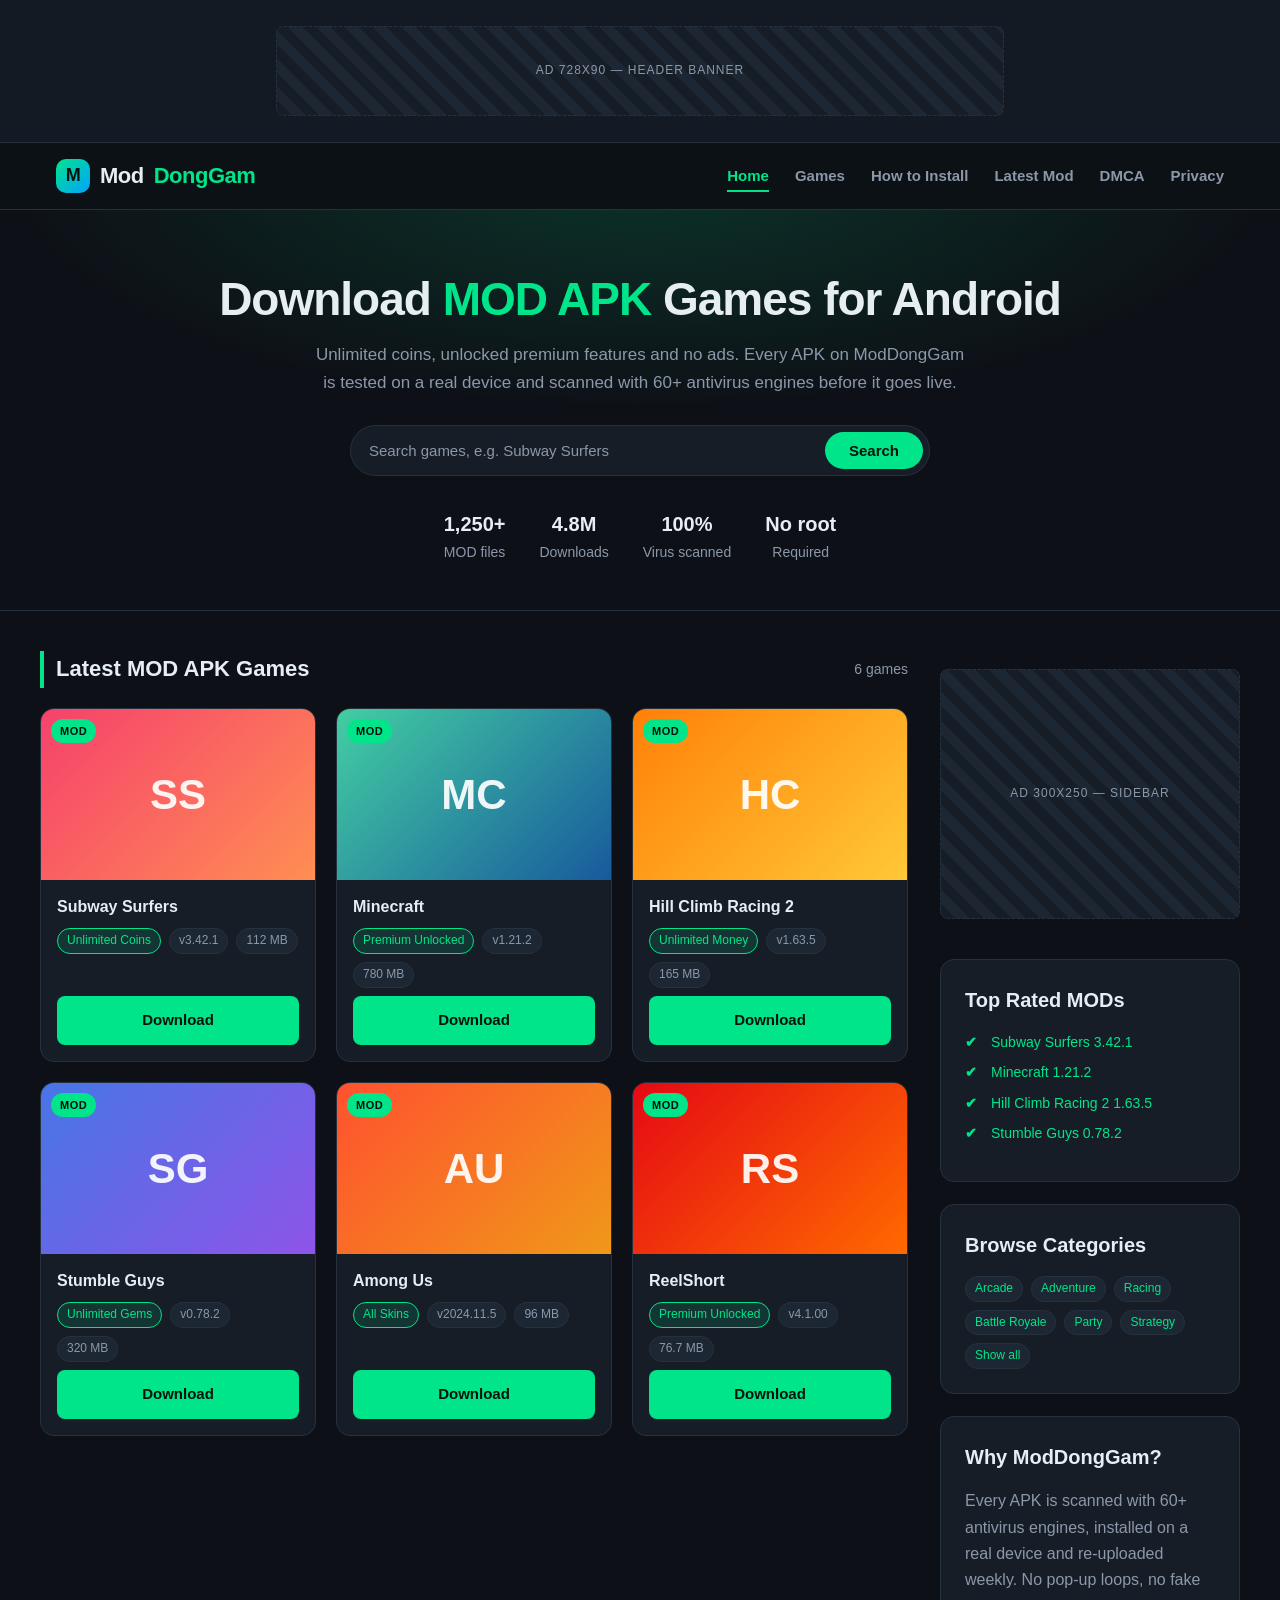
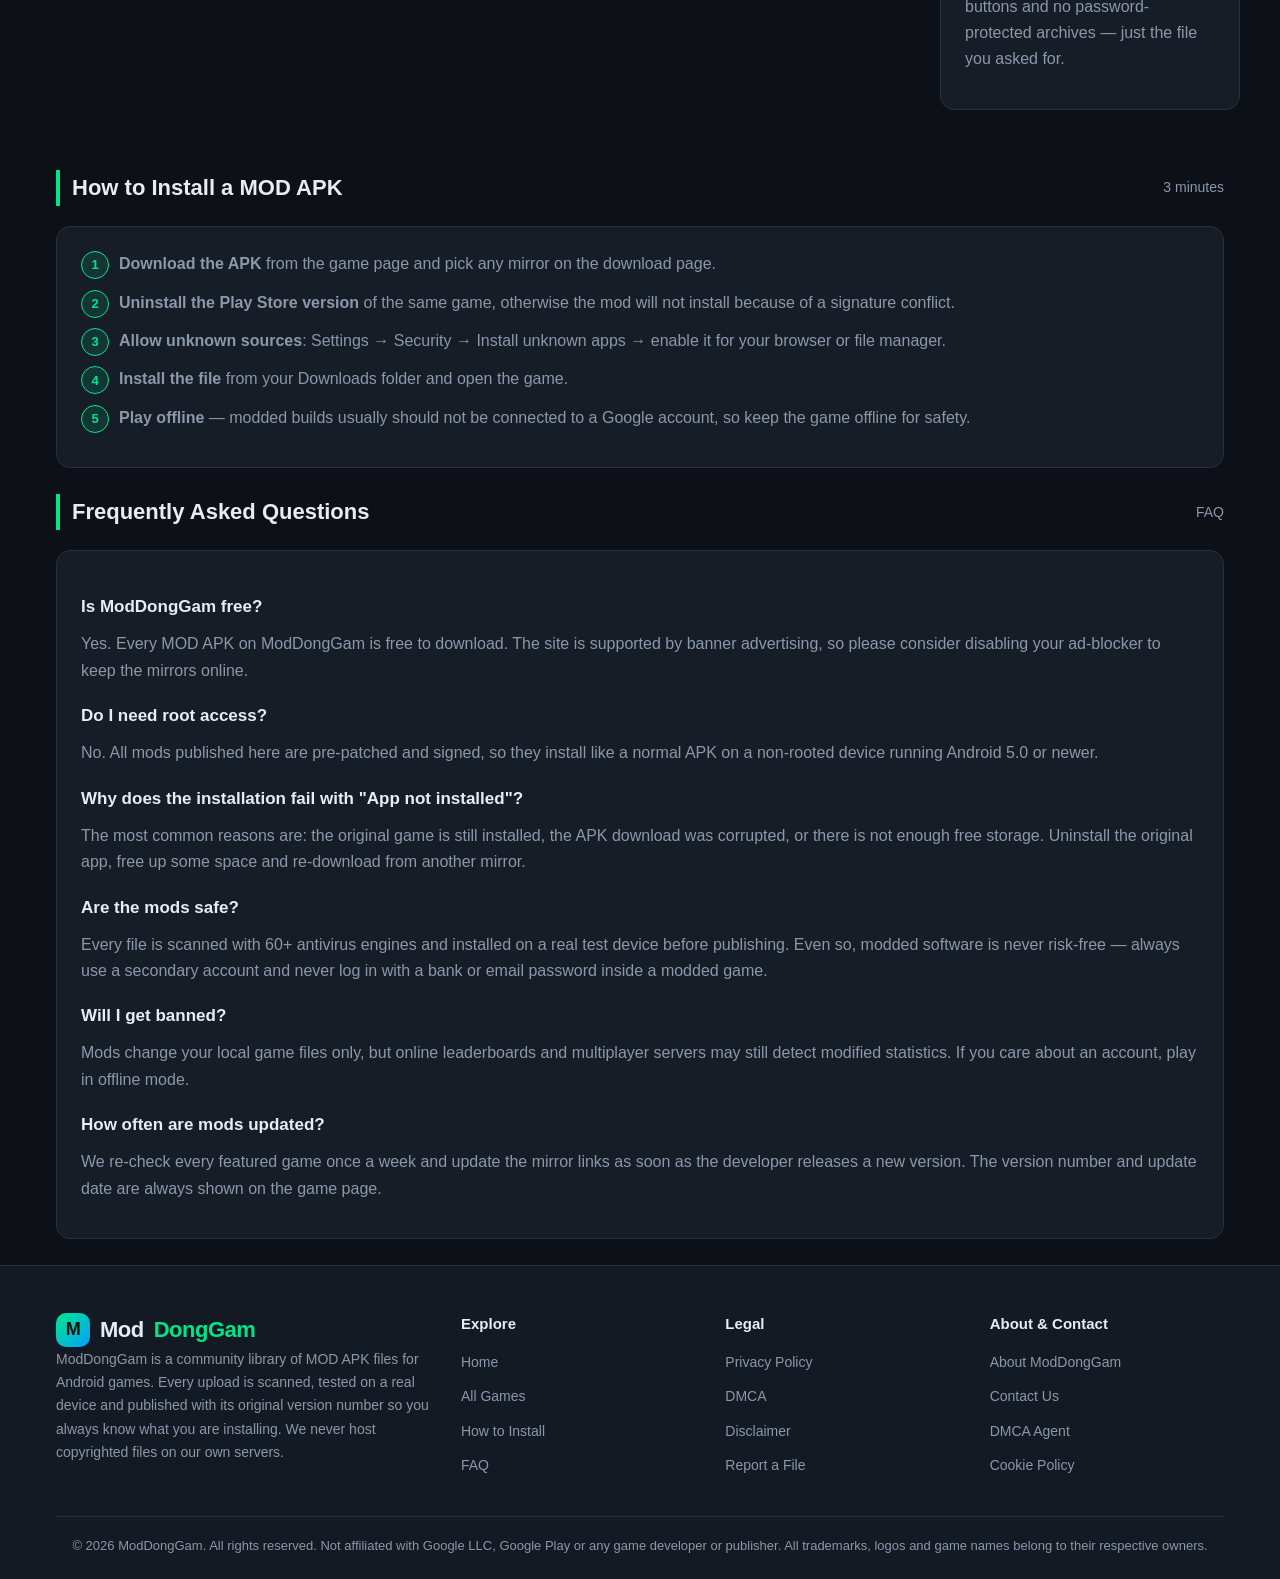
==== index.html @ 37272103 "feat: add ReelShort MOD APK page" ====
<!DOCTYPE html>
<html lang="en">
<head>
<meta charset="utf-8">
<meta name="viewport" content="width=device-width, initial-scale=1">
<title>ModDongGam - Download MOD APK Games &amp; Modded Android Apps Free</title>
<meta name="description" content="ModDongGam is a free MOD APK library. Download the latest modded Android games and apps with unlimited coins, unlocked premium features and no root required. Every file is tested and virus-scanned.">
<meta name="keywords" content="mod apk, mod apk games, download mod apk, android mod games, unlimited coins apk, modded apps, unlocked premium apk">
<meta name="author" content="ModDongGam">
<meta name="robots" content="index, follow, max-image-preview:large">
<meta name="theme-color" content="#0d1117">
<link rel="canonical" href="https://modongam.eu.cc/index.html">
<meta property="og:type" content="website">
<meta property="og:site_name" content="ModDongGam">
<meta property="og:title" content="ModDongGam - Download MOD APK Games Free">
<meta property="og:description" content="Download modded Android games with unlimited coins, gems and unlocked premium features. Tested, virus-scanned, 100% free.">
<meta property="og:url" content="https://modongam.eu.cc/index.html">
<meta property="og:image" content="https://modongam.eu.cc/assets/img/og-cover.png">
<meta name="twitter:card" content="summary_large_image">
<meta name="twitter:title" content="ModDongGam - Download MOD APK Games Free">
<meta name="twitter:description" content="Download modded Android games with unlimited coins, gems and unlocked premium features.">
<meta name="twitter:image" content="https://modongam.eu.cc/assets/img/og-cover.png">
<link rel="icon" type="image/svg+xml" href="assets/img/favicon.svg">
<link rel="stylesheet" href="assets/css/style.css">
<script type="application/ld+json">
{"@context":"https://schema.org","@type":"WebSite","name":"ModDongGam","alternateName":"ModDongGam MOD APK Library","url":"https://modongam.eu.cc/","potentialAction":{"@type":"SearchAction","target":"https://modongam.eu.cc/index.html?q={search_term_string}","query-input":"required name=search_term_string"}}
</script>
</head>
<body>

<!-- ==========================================================================
     AD ZONE 1 - HEADER BANNER
     728x90 desktop  /  320x50 mobile
     Paste your ad network snippet (e.g. PropellerAds) inside the ad-slot divs.
     ========================================================================== -->
<div class="topbar-ad">
  <div class="container">
    <!-- PropellerAds code here (728x90 desktop banner) -->
    <div class="ad-slot ad-728x90 ad-desktop">Ad 728x90 &mdash; Header Banner</div>
    <!-- PropellerAds code here (320x50 mobile banner) -->
    <div class="ad-slot ad-320x50 ad-mobile">Ad 320x50 &mdash; Mobile Banner</div>
  </div>
</div>

<header class="site-header">
  <div class="container header-inner">
    <a class="logo" href="index.html">
      <span class="logo-mark">M</span>
      Mod<span class="accent">DongGam</span>
    </a>
    <button class="nav-toggle" type="button" aria-label="Toggle navigation menu" aria-expanded="false">&#9776;</button>
    <nav class="main-nav" aria-label="Main navigation">
      <ul>
        <li><a href="index.html" class="active">Home</a></li>
        <li><a href="index.html#games">Games</a></li>
        <li><a href="index.html#how-to">How to Install</a></li>
        <li><a href="game.html">Latest Mod</a></li>
        <li><a href="dmca.html">DMCA</a></li>
        <li><a href="privacy.html">Privacy</a></li>
      </ul>
    </nav>
  </div>
</header>

<main>
  <section class="hero">
    <div class="container">
      <h1>Download <span class="accent">MOD APK</span> Games for Android</h1>
      <p>Unlimited coins, unlocked premium features and no ads. Every APK on ModDongGam is tested on a real device and scanned with 60+ antivirus engines before it goes live.</p>

      <form class="search-box" role="search" action="index.html" method="get" data-search-form>
        <input type="search" name="q" id="search" placeholder="Search games, e.g. Subway Surfers" aria-label="Search games" autocomplete="off" data-search-input>
        <button type="submit">Search</button>
      </form>

      <div class="hero-stats">
        <div><strong>1,250+</strong>MOD files</div>
        <div><strong>4.8M</strong>Downloads</div>
        <div><strong>100%</strong>Virus scanned</div>
        <div><strong>No root</strong>Required</div>
      </div>
    </div>
  </section>

  <div class="container layout">
    <div>
      <section id="games">
        <div class="section-title">
          <h2>Latest MOD APK Games</h2>
          <span data-game-count>6 games</span>
        </div>

        <div class="game-grid" data-game-grid>

<article class="game-card" data-game-card data-title="Subway Surfers" data-tags="arcade runner unlimited coins keys">
<div class="game-thumb" style="background:linear-gradient(135deg,#f6416c,#ff8e53)"><span class="badge">MOD</span>SS</div>
<div class="game-body">
<h3><a href="game.html">Subway Surfers</a></h3>
<div class="game-meta"><span class="tag mod">Unlimited Coins</span><span class="tag">v3.42.1</span><span class="tag">112 MB</span></div>
<a class="btn btn-primary btn-block" href="download.html?game=Subway%20Surfers&amp;size=112%20MB">Download</a>
</div>
</article>

<article class="game-card" data-game-card data-title="Minecraft" data-tags="adventure crafting premium unlock">
<div class="game-thumb" style="background:linear-gradient(135deg,#43cea2,#185a9d)"><span class="badge">MOD</span>MC</div>
<div class="game-body">
<h3><a href="game.html">Minecraft</a></h3>
<div class="game-meta"><span class="tag mod">Premium Unlocked</span><span class="tag">v1.21.2</span><span class="tag">780 MB</span></div>
<a class="btn btn-primary btn-block" href="download.html?game=Minecraft&amp;size=780%20MB">Download</a>
</div>
</article>

<article class="game-card" data-game-card data-title="Hill Climb Racing 2" data-tags="racing unlimited money cars">
<div class="game-thumb" style="background:linear-gradient(135deg,#ff8008,#ffc837)"><span class="badge">MOD</span>HC</div>
<div class="game-body">
<h3><a href="game.html">Hill Climb Racing 2</a></h3>
<div class="game-meta"><span class="tag mod">Unlimited Money</span><span class="tag">v1.63.5</span><span class="tag">165 MB</span></div>
<a class="btn btn-primary btn-block" href="download.html?game=Hill%20Climb%20Racing%202&amp;size=165%20MB">Download</a>
</div>
</article>

<article class="game-card" data-game-card data-title="Stumble Guys" data-tags="battle royale multiplayer unlimited gems">
<div class="game-thumb" style="background:linear-gradient(135deg,#4776e6,#8e54e9)"><span class="badge">MOD</span>SG</div>
<div class="game-body">
<h3><a href="game.html">Stumble Guys</a></h3>
<div class="game-meta"><span class="tag mod">Unlimited Gems</span><span class="tag">v0.78.2</span><span class="tag">320 MB</span></div>
<a class="btn btn-primary btn-block" href="download.html?game=Stumble%20Guys&amp;size=320%20MB">Download</a>
</div>
</article>

<article class="game-card" data-game-card data-title="Among Us" data-tags="party multiplayer skins unlocked">
<div class="game-thumb" style="background:linear-gradient(135deg,#ff512f,#f09819)"><span class="badge">MOD</span>AU</div>
<div class="game-body">
<h3><a href="game.html">Among Us</a></h3>
<div class="game-meta"><span class="tag mod">All Skins</span><span class="tag">v2024.11.5</span><span class="tag">96 MB</span></div>
<a class="btn btn-primary btn-block" href="download.html?game=Among%20Us&amp;size=96%20MB">Download</a>
</div>
</article>

<article class="game-card" data-game-card data-title="ReelShort" data-tags="entertainment streaming premium unlocked vip drama">
<div class="game-thumb" style="background:linear-gradient(135deg,#e50914,#ff6a00)"><span class="badge">MOD</span>RS</div>
<div class="game-body">
<h3><a href="reelshort.html">ReelShort</a></h3>
<div class="game-meta"><span class="tag mod">Premium Unlocked</span><span class="tag">v4.1.00</span><span class="tag">76.7 MB</span></div>
<a class="btn btn-primary btn-block" href="reelshort.html">Download</a>
</div>
</article>

        </div>

        <p class="notice hidden" data-empty-state>No games found. Try a different keyword such as "racing", "arcade" or "unlimited".</p>
      </section>
    </div>

    <aside class="sidebar">
      <!-- ================= AD ZONE 2 - SIDEBAR 300x250 (desktop only) ================= -->
      <!-- PropellerAds code here (300x250 sidebar) -->
      <div class="ad-slot ad-300x250">Ad 300x250 &mdash; Sidebar</div>

      <!-- ================= AD ZONE 3 - MOBILE 320x50 ================= -->
      <!-- PropellerAds code here (320x50 mobile) -->
      <div class="ad-slot ad-320x50 ad-mobile">Ad 320x50 &mdash; Mobile</div>

      <div class="content-block" style="margin-bottom:0">
        <h2>Top Rated MODs</h2>
        <ul class="feature-list" style="font-size:14px">
          <li><a href="game.html">Subway Surfers 3.42.1</a></li>
          <li><a href="game.html">Minecraft 1.21.2</a></li>
          <li><a href="game.html">Hill Climb Racing 2 1.63.5</a></li>
          <li><a href="game.html">Stumble Guys 0.78.2</a></li>
        </ul>
      </div>

      <div class="content-block" style="margin-bottom:0">
        <h2>Browse Categories</h2>
        <div class="game-meta">
          <a class="tag" href="#games" data-filter="arcade">Arcade</a>
          <a class="tag" href="#games" data-filter="adventure">Adventure</a>
          <a class="tag" href="#games" data-filter="racing">Racing</a>
          <a class="tag" href="#games" data-filter="battle royale">Battle Royale</a>
          <a class="tag" href="#games" data-filter="party">Party</a>
          <a class="tag" href="#games" data-filter="strategy">Strategy</a>
          <a class="tag" href="#games" data-filter="*">Show all</a>
        </div>
      </div>

      <div class="content-block" style="margin-bottom:0">
        <h2>Why ModDongGam?</h2>
        <p>Every APK is scanned with 60+ antivirus engines, installed on a real device and re-uploaded weekly. No pop-up loops, no fake buttons and no password-protected archives &mdash; just the file you asked for.</p>
      </div>
    </aside>
  </div>


  <div class="container">
    <section id="how-to">
      <div class="section-title">
        <h2>How to Install a MOD APK</h2>
        <span>3 minutes</span>
      </div>
      <div class="content-block">
        <ol class="steps">
          <li><b>Download the APK</b> from the game page and pick any mirror on the download page.</li>
          <li><b>Uninstall the Play Store version</b> of the same game, otherwise the mod will not install because of a signature conflict.</li>
          <li><b>Allow unknown sources</b>: Settings &rarr; Security &rarr; Install unknown apps &rarr; enable it for your browser or file manager.</li>
          <li><b>Install the file</b> from your Downloads folder and open the game.</li>
          <li><b>Play offline</b> &mdash; modded builds usually should not be connected to a Google account, so keep the game offline for safety.</li>
        </ol>
      </div>
    </section>

    <section id="faq">
      <div class="section-title">
        <h2>Frequently Asked Questions</h2>
        <span>FAQ</span>
      </div>
      <div class="content-block">
        <h3>Is ModDongGam free?</h3>
        <p>Yes. Every MOD APK on ModDongGam is free to download. The site is supported by banner advertising, so please consider disabling your ad-blocker to keep the mirrors online.</p>
        <h3>Do I need root access?</h3>
        <p>No. All mods published here are pre-patched and signed, so they install like a normal APK on a non-rooted device running Android 5.0 or newer.</p>
        <h3>Why does the installation fail with "App not installed"?</h3>
        <p>The most common reasons are: the original game is still installed, the APK download was corrupted, or there is not enough free storage. Uninstall the original app, free up some space and re-download from another mirror.</p>
        <h3>Are the mods safe?</h3>
        <p>Every file is scanned with 60+ antivirus engines and installed on a real test device before publishing. Even so, modded software is never risk-free &mdash; always use a secondary account and never log in with a bank or email password inside a modded game.</p>
        <h3>Will I get banned?</h3>
        <p>Mods change your local game files only, but online leaderboards and multiplayer servers may still detect modified statistics. If you care about an account, play in offline mode.</p>
        <h3>How often are mods updated?</h3>
        <p>We re-check every featured game once a week and update the mirror links as soon as the developer releases a new version. The version number and update date are always shown on the game page.</p>
      </div>
    </section>
  </div>
</main>

<footer class="site-footer">
  <div class="container">
    <div class="footer-grid">
      <div>
        <a class="logo" href="index.html"><span class="logo-mark">M</span>Mod<span class="accent">DongGam</span></a>
        <p id="about">ModDongGam is a community library of MOD APK files for Android games. Every upload is scanned, tested on a real device and published with its original version number so you always know what you are installing. We never host copyrighted files on our own servers.</p>
      </div>
      <div>
        <h4>Explore</h4>
        <ul>
          <li><a href="index.html">Home</a></li>
          <li><a href="index.html#games">All Games</a></li>
          <li><a href="index.html#how-to">How to Install</a></li>
          <li><a href="index.html#faq">FAQ</a></li>
        </ul>
      </div>
      <div>
        <h4>Legal</h4>
        <ul>
          <li><a href="privacy.html">Privacy Policy</a></li>
          <li><a href="dmca.html">DMCA</a></li>
          <li><a href="dmca.html#disclaimer">Disclaimer</a></li>
          <li><a href="dmca.html#report">Report a File</a></li>
        </ul>
      </div>
      <div>
        <h4>About &amp; Contact</h4>
        <ul>
          <li><a href="#about">About ModDongGam</a></li>
          <li><a href="mailto:support@modongam.eu.cc">Contact Us</a></li>
          <li><a href="mailto:support@modongam.eu.cc">DMCA Agent</a></li>
          <li><a href="privacy.html#cookies">Cookie Policy</a></li>
        </ul>
      </div>
    </div>
    <div class="footer-bottom">
      &copy; <span data-year>2026</span> ModDongGam. All rights reserved. Not affiliated with Google LLC, Google Play or any game developer or publisher. All trademarks, logos and game names belong to their respective owners.
    </div>
  </div>
</footer>
<script src="assets/js/main.js"></script>
</body>
</html>
---- assets/css/style.css ----
/* ==========================================================================
   ModDongGam - Global Stylesheet
   Dark theme, mobile-first, vanilla CSS (no framework)
   ========================================================================== */

:root {
  --bg:            #0d1117;
  --bg-alt:        #131a23;
  --surface:       #161d27;
  --surface-2:     #1d2633;
  --border:        #26313f;
  --text:          #e6edf3;
  --text-muted:    #8b98a9;
  --accent:        #00e58a;
  --accent-dark:   #00b86e;
  --accent-soft:   rgba(0, 229, 138, 0.12);
  --danger:        #ff5c7a;
  --warn:          #ffc247;
  --radius:        14px;
  --radius-sm:     8px;
  --shadow:        0 8px 28px rgba(0, 0, 0, 0.45);
  --maxw:          1200px;
  --font:          "Segoe UI", Roboto, "Helvetica Neue", Arial, sans-serif;
}

* { box-sizing: border-box; margin: 0; padding: 0; }

html { scroll-behavior: smooth; }

body {
  background: var(--bg);
  color: var(--text);
  font-family: var(--font);
  font-size: 16px;
  line-height: 1.65;
  -webkit-font-smoothing: antialiased;
}

a { color: var(--accent); text-decoration: none; }
a:hover { color: var(--accent-dark); }
img { max-width: 100%; display: block; }

.container {
  width: 100%;
  max-width: var(--maxw);
  margin: 0 auto;
  padding: 0 16px;
}

/* --------------------------------------------------------------------------
   Ad placeholders
   -------------------------------------------------------------------------- */
.ad-slot {
  display: flex;
  align-items: center;
  justify-content: center;
  margin: 18px auto;
  background: repeating-linear-gradient(
    45deg, var(--surface), var(--surface) 10px, var(--surface-2) 10px, var(--surface-2) 20px
  );
  border: 1px dashed var(--border);
  border-radius: var(--radius-sm);
  color: var(--text-muted);
  font-size: 12px;
  letter-spacing: 1px;
  text-transform: uppercase;
  overflow: hidden;
}

.ad-728x90  { width: 728px; max-width: 100%; height: 90px; }
.ad-300x250 { width: 300px; max-width: 100%; height: 250px; }
.ad-320x50  { width: 320px; max-width: 100%; height: 50px; }

/* 728x90 shown on desktop only, 320x50 on mobile only */
.ad-desktop { display: flex; }
.ad-mobile  { display: none; }
/* --------------------------------------------------------------------------
   Header / Navigation
   -------------------------------------------------------------------------- */
.topbar-ad {
  background: var(--bg-alt);
  border-bottom: 1px solid var(--border);
  padding: 8px 0;
}

.site-header {
  position: sticky;
  top: 0;
  z-index: 50;
  background: rgba(13, 17, 23, 0.94);
  border-bottom: 1px solid var(--border);
}

.header-inner {
  display: flex;
  align-items: center;
  justify-content: space-between;
  gap: 16px;
  height: 66px;
}

.logo {
  display: flex;
  align-items: center;
  gap: 10px;
  font-size: 22px;
  font-weight: 800;
  color: var(--text);
  letter-spacing: -0.5px;
}
.logo:hover { color: var(--text); }
.logo-mark {
  display: grid;
  place-items: center;
  width: 34px;
  height: 34px;
  border-radius: 10px;
  background: linear-gradient(135deg, var(--accent), #00a2ff);
  color: #04120c;
  font-size: 18px;
  font-weight: 900;
}
.logo span.accent { color: var(--accent); }

.main-nav ul {
  display: flex;
  align-items: center;
  gap: 26px;
  list-style: none;
}
.main-nav a {
  color: var(--text-muted);
  font-size: 15px;
  font-weight: 600;
  padding: 6px 0;
  border-bottom: 2px solid transparent;
  transition: color .18s ease, border-color .18s ease;
}
.main-nav a:hover,
.main-nav a.active {
  color: var(--accent);
  border-bottom-color: var(--accent);
}

.nav-toggle {
  display: none;
  background: var(--surface);
  border: 1px solid var(--border);
  border-radius: var(--radius-sm);
  color: var(--text);
  font-size: 20px;
  line-height: 1;
  padding: 8px 12px;
  cursor: pointer;
}
/* --------------------------------------------------------------------------
   Hero + Search
   -------------------------------------------------------------------------- */
.hero {
  padding: 62px 0 46px;
  text-align: center;
  background:
    radial-gradient(900px 340px at 50% -10%, rgba(0, 229, 138, 0.16), transparent 70%),
    var(--bg);
  border-bottom: 1px solid var(--border);
}
.hero h1 {
  font-size: clamp(28px, 5vw, 46px);
  line-height: 1.2;
  font-weight: 800;
  letter-spacing: -1px;
  margin-bottom: 14px;
}
.hero h1 .accent { color: var(--accent); }
.hero p {
  max-width: 660px;
  margin: 0 auto 28px;
  color: var(--text-muted);
  font-size: 17px;
}

.search-box {
  display: flex;
  gap: 8px;
  max-width: 580px;
  margin: 0 auto;
  background: var(--surface);
  border: 1px solid var(--border);
  border-radius: 50px;
  padding: 6px 6px 6px 18px;
}
.search-box input {
  flex: 1;
  min-width: 0;
  background: transparent;
  border: none;
  outline: none;
  color: var(--text);
  font-size: 15px;
  font-family: var(--font);
}
.search-box input::placeholder { color: var(--text-muted); }
.search-box button {
  border: none;
  border-radius: 50px;
  padding: 10px 24px;
  background: var(--accent);
  color: #04120c;
  font-weight: 700;
  font-size: 15px;
  font-family: var(--font);
  cursor: pointer;
  transition: background .18s ease;
}
.search-box button:hover { background: var(--accent-dark); }

.hero-stats {
  display: flex;
  justify-content: center;
  flex-wrap: wrap;
  gap: 34px;
  margin-top: 32px;
  color: var(--text-muted);
  font-size: 14px;
}
.hero-stats strong { display: block; color: var(--text); font-size: 20px; }

/* --------------------------------------------------------------------------
   Layout with sidebar
   -------------------------------------------------------------------------- */
.layout {
  display: grid;
  grid-template-columns: minmax(0, 1fr) 300px;
  gap: 32px;
  padding: 40px 0 60px;
}
.sidebar { display: flex; flex-direction: column; gap: 22px; }

.section-title {
  display: flex;
  align-items: center;
  justify-content: space-between;
  gap: 12px;
  margin-bottom: 20px;
}
.section-title h2 {
  font-size: 22px;
  font-weight: 700;
  border-left: 4px solid var(--accent);
  padding-left: 12px;
}
.section-title span { color: var(--text-muted); font-size: 14px; }
/* --------------------------------------------------------------------------
   Game grid / cards
   -------------------------------------------------------------------------- */
.game-grid {
  display: grid;
  grid-template-columns: repeat(auto-fill, minmax(230px, 1fr));
  gap: 20px;
}

.game-card {
  background: var(--surface);
  border: 1px solid var(--border);
  border-radius: var(--radius);
  overflow: hidden;
  display: flex;
  flex-direction: column;
  transition: transform .2s ease, border-color .2s ease, box-shadow .2s ease;
}
.game-card:hover {
  transform: translateY(-4px);
  border-color: var(--accent);
  box-shadow: var(--shadow);
}

.game-thumb {
  position: relative;
  aspect-ratio: 16 / 10;
  display: grid;
  place-items: center;
  font-size: 42px;
  font-weight: 900;
  color: rgba(255, 255, 255, 0.92);
  background: linear-gradient(135deg, #1f2a38, #101722);
}
.game-thumb .badge {
  position: absolute;
  top: 10px;
  left: 10px;
  background: var(--accent);
  color: #04120c;
  font-size: 11px;
  font-weight: 800;
  padding: 3px 9px;
  border-radius: 20px;
  letter-spacing: .5px;
}

.game-body {
  padding: 14px 16px 16px;
  display: flex;
  flex-direction: column;
  gap: 8px;
  flex: 1;
}
.game-body h3 { font-size: 16px; font-weight: 700; }
.game-body h3 a { color: var(--text); }
.game-body h3 a:hover { color: var(--accent); }
.game-body .btn { margin-top: auto; }

.game-meta {
  display: flex;
  flex-wrap: wrap;
  gap: 8px;
  font-size: 12px;
  color: var(--text-muted);
}
.tag {
  background: var(--surface-2);
  border: 1px solid var(--border);
  border-radius: 20px;
  padding: 2px 9px;
}
.tag.mod {
  background: var(--accent-soft);
  border-color: var(--accent);
  color: var(--accent);
}

/* --------------------------------------------------------------------------
   Buttons
   -------------------------------------------------------------------------- */
.btn {
  display: inline-flex;
  align-items: center;
  justify-content: center;
  gap: 8px;
  padding: 11px 20px;
  border: 1px solid transparent;
  border-radius: var(--radius-sm);
  font-size: 15px;
  font-weight: 700;
  font-family: var(--font);
  cursor: pointer;
  text-align: center;
  transition: background .18s ease, transform .12s ease, border-color .18s ease;
}
.btn:active { transform: scale(.98); }
.btn-primary { background: var(--accent); color: #04120c; }
.btn-primary:hover { background: var(--accent-dark); color: #04120c; }
.btn-outline { background: transparent; border-color: var(--border); color: var(--text); }
.btn-outline:hover { border-color: var(--accent); color: var(--accent); }
.btn-block { width: 100%; }
.btn-lg { padding: 15px 30px; font-size: 17px; }
/* --------------------------------------------------------------------------
   Game detail page
   -------------------------------------------------------------------------- */
.breadcrumb {
  font-size: 13px;
  color: var(--text-muted);
  padding: 18px 0 0;
}
.breadcrumb a { color: var(--text-muted); }
.breadcrumb a:hover { color: var(--accent); }

.game-hero {
  display: flex;
  gap: 24px;
  flex-wrap: wrap;
  background: var(--surface);
  border: 1px solid var(--border);
  border-radius: var(--radius);
  padding: 24px;
  margin-bottom: 26px;
}
.game-hero .icon {
  width: 132px;
  height: 132px;
  border-radius: 26px;
  display: grid;
  place-items: center;
  font-size: 52px;
  font-weight: 900;
  color: #fff;
  background: linear-gradient(135deg, #00a2ff, #00e58a);
  flex-shrink: 0;
}
.game-hero .info { flex: 1; min-width: 240px; }
.game-hero h1 {
  font-size: clamp(22px, 4vw, 32px);
  font-weight: 800;
  margin-bottom: 8px;
}
.game-hero .subtitle { color: var(--text-muted); margin-bottom: 14px; }

.spec-grid {
  display: grid;
  grid-template-columns: repeat(auto-fit, minmax(130px, 1fr));
  gap: 12px;
  margin: 18px 0;
}
.spec {
  background: var(--bg-alt);
  border: 1px solid var(--border);
  border-radius: var(--radius-sm);
  padding: 10px 12px;
}
.spec small {
  display: block;
  color: var(--text-muted);
  font-size: 12px;
  text-transform: uppercase;
  letter-spacing: .5px;
}
.spec b { font-size: 15px; }

.content-block {
  background: var(--surface);
  border: 1px solid var(--border);
  border-radius: var(--radius);
  padding: 24px;
  margin-bottom: 26px;
}
.content-block h2 { font-size: 20px; margin-bottom: 14px; }
.content-block h3 { font-size: 17px; margin: 18px 0 10px; }
.content-block p { color: var(--text-muted); margin-bottom: 12px; }
.content-block ul,
.content-block ol {
  color: var(--text-muted);
  padding-left: 22px;
  margin-bottom: 12px;
}
.content-block li { margin-bottom: 7px; }
.content-block li strong { color: var(--text); }

.feature-list { list-style: none; padding-left: 0 !important; }
.feature-list li { position: relative; padding-left: 26px; }
.feature-list li::before {
  content: "\2714";
  position: absolute;
  left: 0;
  color: var(--accent);
  font-weight: 700;
}

.screenshots {
  display: grid;
  grid-template-columns: repeat(auto-fill, minmax(160px, 1fr));
  gap: 14px;
}
.shot {
  aspect-ratio: 9 / 16;
  max-height: 300px;
  display: grid;
  place-items: center;
  border: 1px dashed var(--border);
  border-radius: var(--radius-sm);
  background: linear-gradient(160deg, var(--surface-2), var(--bg-alt));
  color: var(--text-muted);
  font-size: 13px;
  text-align: center;
}

.notice {
  border-left: 4px solid var(--warn);
  background: rgba(255, 194, 71, 0.08);
  border-radius: var(--radius-sm);
  padding: 14px 16px;
  color: var(--text-muted);
  font-size: 14px;
  margin-bottom: 20px;
}

.download-cta {
  text-align: center;
  background: linear-gradient(135deg, rgba(0, 229, 138, .12), rgba(0, 162, 255, .08));
  border: 1px solid var(--accent);
  border-radius: var(--radius);
  padding: 28px 20px;
  margin-bottom: 26px;
}
.download-cta h2 { font-size: 21px; margin-bottom: 8px; }
.download-cta p { color: var(--text-muted); margin-bottom: 16px; }
.download-cta small {
  display: block;
  color: var(--text-muted);
  margin-top: 12px;
  font-size: 12px;
}
/* --------------------------------------------------------------------------
   Download page
   -------------------------------------------------------------------------- */
.download-wrap { max-width: 720px; margin: 0 auto; }

.timer-card {
  background: var(--surface);
  border: 1px solid var(--border);
  border-radius: var(--radius);
  padding: 34px 22px;
  margin-bottom: 24px;
  text-align: center;
}
.timer-circle {
  width: 132px;
  height: 132px;
  margin: 0 auto 18px;
  border-radius: 50%;
  display: grid;
  place-items: center;
  font-size: 44px;
  font-weight: 900;
  color: var(--accent);
  background: var(--bg-alt);
  border: 6px solid var(--accent);
  box-shadow: 0 0 0 6px var(--accent-soft);
}
.timer-circle.done {
  color: var(--text);
  border-color: var(--border);
  box-shadow: none;
  font-size: 40px;
}

.progress {
  height: 8px;
  width: 100%;
  max-width: 420px;
  margin: 0 auto;
  background: var(--surface-2);
  border-radius: 20px;
  overflow: hidden;
}
.progress-bar {
  height: 100%;
  width: 0;
  background: linear-gradient(90deg, var(--accent), #00a2ff);
  transition: width .4s linear;
}

.mirror-list { display: flex; flex-direction: column; gap: 14px; }
.mirror {
  display: flex;
  align-items: center;
  justify-content: space-between;
  gap: 14px;
  background: var(--surface);
  border: 1px solid var(--border);
  border-radius: var(--radius);
  padding: 16px 18px;
  text-align: left;
  transition: border-color .18s ease;
}
.mirror:hover { border-color: var(--accent); }
.mirror .m-name { font-weight: 700; }
.mirror .m-desc { color: var(--text-muted); font-size: 13px; }

.steps { counter-reset: step; list-style: none; padding-left: 0 !important; }
.steps li {
  counter-increment: step;
  position: relative;
  padding-left: 38px;
  margin-bottom: 12px;
  color: var(--text-muted);
}
.steps li::before {
  content: counter(step);
  position: absolute;
  left: 0;
  top: 0;
  width: 26px;
  height: 26px;
  border-radius: 50%;
  background: var(--accent-soft);
  border: 1px solid var(--accent);
  color: var(--accent);
  font-size: 13px;
  font-weight: 700;
  display: grid;
  place-items: center;
}

.hidden { display: none !important; }

.fade-in { animation: fadeIn .45s ease both; }
@keyframes fadeIn {
  from { opacity: 0; transform: translateY(10px); }
  to   { opacity: 1; transform: none; }
}
/* --------------------------------------------------------------------------
   Legal / static pages
   -------------------------------------------------------------------------- */
.page-head {
  padding: 46px 0 30px;
  border-bottom: 1px solid var(--border);
  background: radial-gradient(700px 260px at 50% 0%, rgba(0, 229, 138, .1), transparent 70%);
}
.page-head h1 { font-size: clamp(26px, 4.5vw, 38px); font-weight: 800; }
.page-head p { color: var(--text-muted); margin-top: 8px; }
.page-head .updated { font-size: 13px; }

.legal h2 { margin-top: 26px; }
.legal h2:first-child { margin-top: 0; }
.legal a { text-decoration: underline; }

/* --------------------------------------------------------------------------
   Footer
   -------------------------------------------------------------------------- */
.site-footer {
  background: var(--bg-alt);
  border-top: 1px solid var(--border);
  padding: 46px 0 22px;
  margin-top: 20px;
}
.footer-grid {
  display: grid;
  grid-template-columns: 1.6fr repeat(3, 1fr);
  gap: 30px;
}
.footer-grid h4 { font-size: 15px; margin-bottom: 12px; }
.footer-grid p { color: var(--text-muted); font-size: 14px; }
.footer-grid ul { list-style: none; }
.footer-grid li { margin-bottom: 8px; }
.footer-grid li a { color: var(--text-muted); font-size: 14px; }
.footer-grid li a:hover { color: var(--accent); }
.footer-bottom {
  margin-top: 30px;
  padding-top: 18px;
  border-top: 1px solid var(--border);
  text-align: center;
  color: var(--text-muted);
  font-size: 13px;
}

/* --------------------------------------------------------------------------
   Responsive
   -------------------------------------------------------------------------- */
@media (max-width: 992px) {
  .layout { grid-template-columns: 1fr; }
  .sidebar { flex-direction: row; flex-wrap: wrap; justify-content: center; }
  .sidebar .ad-slot { flex: 1 1 300px; }
  .footer-grid { grid-template-columns: 1fr 1fr; }
}

@media (max-width: 768px) {
  .ad-desktop { display: none; }
  .ad-mobile  { display: flex; }

  .nav-toggle { display: block; }
  .main-nav {
    position: absolute;
    left: 0;
    right: 0;
    top: 66px;
    background: var(--bg-alt);
    border-bottom: 1px solid var(--border);
    display: none;
  }
  .main-nav.open { display: block; }
  .main-nav ul {
    flex-direction: column;
    align-items: stretch;
    gap: 0;
    padding: 8px 16px 16px;
  }
  .main-nav a {
    display: block;
    padding: 12px 0;
    border-bottom: 1px solid var(--border);
  }

  .hero { padding: 42px 0 34px; }
  .hero p { font-size: 15px; }
  .game-grid { grid-template-columns: repeat(auto-fill, minmax(150px, 1fr)); gap: 14px; }
  .game-thumb { font-size: 30px; }
  .game-body { padding: 12px; }
  .game-body h3 { font-size: 15px; }
  .game-hero { padding: 18px; }
  .game-hero .icon { width: 92px; height: 92px; font-size: 38px; border-radius: 20px; }
  .content-block { padding: 18px; }
  .mirror { flex-direction: column; align-items: stretch; text-align: center; }
  .footer-grid { grid-template-columns: 1fr; gap: 22px; }
}

@media (max-width: 480px) {
  .search-box { flex-direction: column; border-radius: var(--radius); padding: 10px; }
  .search-box button { width: 100%; }
  .hero-stats { gap: 20px; }
  .timer-circle { width: 110px; height: 110px; font-size: 36px; }
}
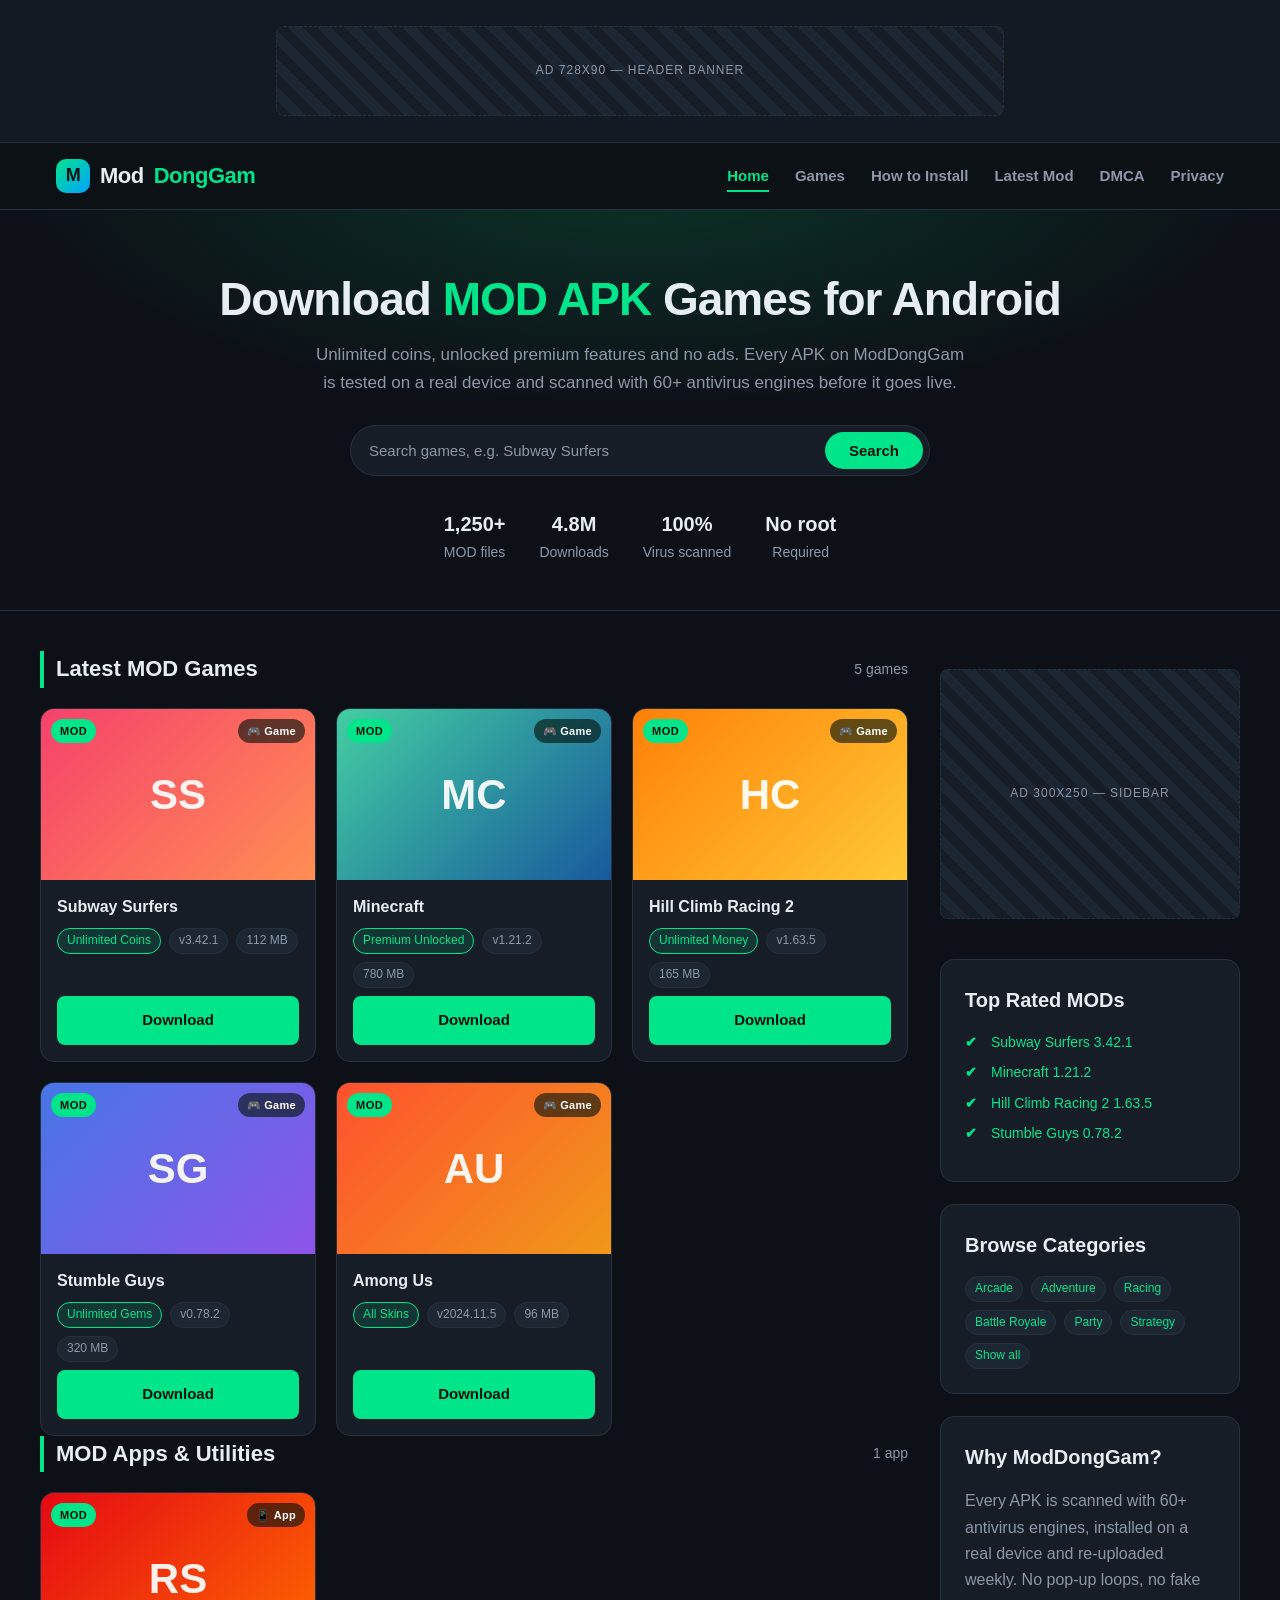
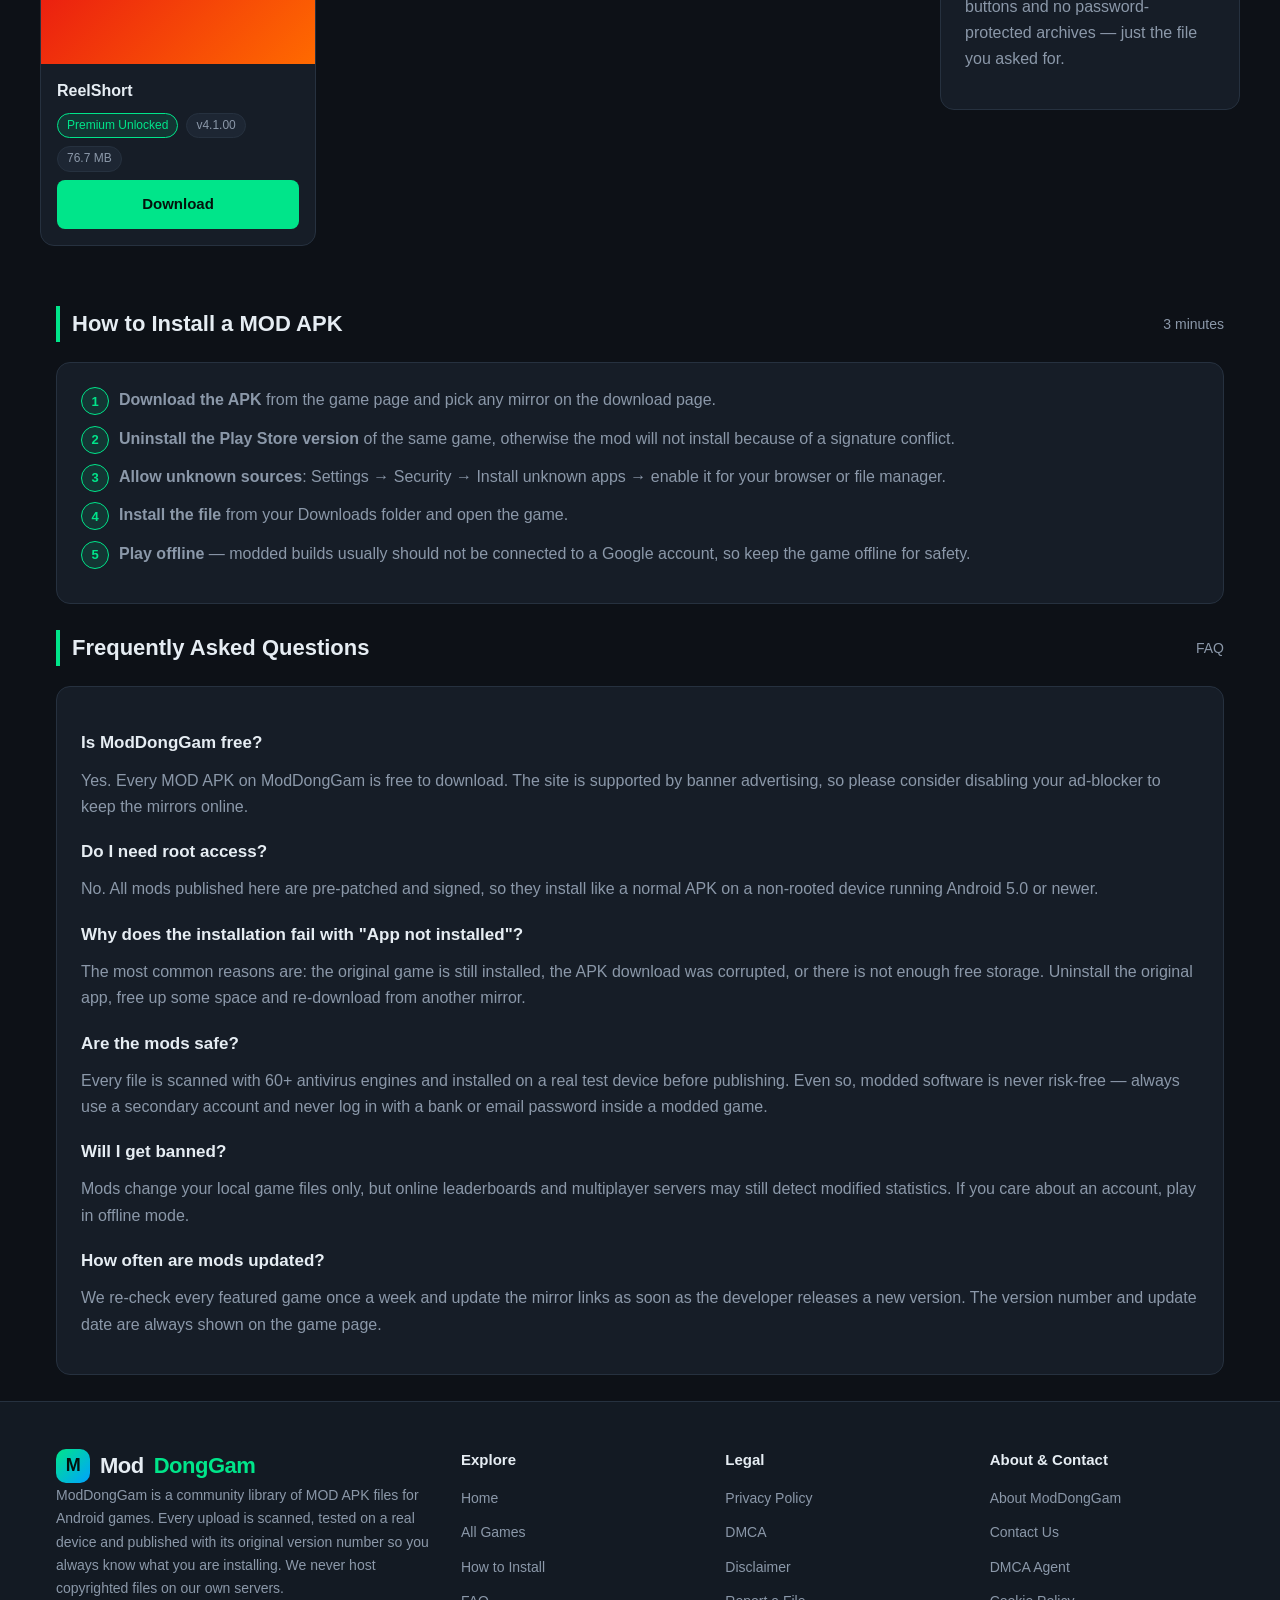
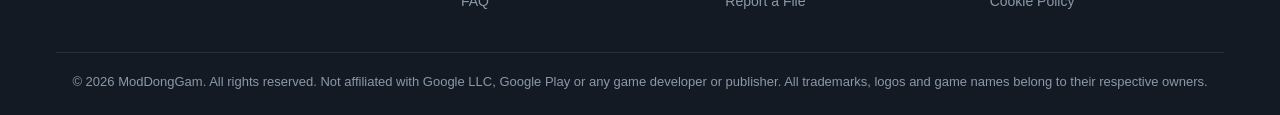
==== commit 79016e4a: "feat: split cards into Games and Apps sections" ====
--- a/index.html
+++ b/index.html
@@ -84,16 +84,16 @@
 
   <div class="container layout">
     <div>
-      <section id="games">
+      <section id="games" data-game-section>
         <div class="section-title">
-          <h2>Latest MOD APK Games</h2>
-          <span data-game-count>6 games</span>
+          <h2>Latest MOD Games</h2>
+          <span data-game-count data-noun="game">5 games</span>
         </div>
 
         <div class="game-grid" data-game-grid>
 
 <article class="game-card" data-game-card data-title="Subway Surfers" data-tags="arcade runner unlimited coins keys">
-<div class="game-thumb" style="background:linear-gradient(135deg,#f6416c,#ff8e53)"><span class="badge">MOD</span>SS</div>
+<div class="game-thumb" style="background:linear-gradient(135deg,#f6416c,#ff8e53)"><span class="badge">MOD</span><span class="cat-badge">🎮 Game</span>SS</div>
 <div class="game-body">
 <h3><a href="game.html">Subway Surfers</a></h3>
 <div class="game-meta"><span class="tag mod">Unlimited Coins</span><span class="tag">v3.42.1</span><span class="tag">112 MB</span></div>
@@ -102,7 +102,7 @@
 </article>
 
 <article class="game-card" data-game-card data-title="Minecraft" data-tags="adventure crafting premium unlock">
-<div class="game-thumb" style="background:linear-gradient(135deg,#43cea2,#185a9d)"><span class="badge">MOD</span>MC</div>
+<div class="game-thumb" style="background:linear-gradient(135deg,#43cea2,#185a9d)"><span class="badge">MOD</span><span class="cat-badge">🎮 Game</span>MC</div>
 <div class="game-body">
 <h3><a href="game.html">Minecraft</a></h3>
 <div class="game-meta"><span class="tag mod">Premium Unlocked</span><span class="tag">v1.21.2</span><span class="tag">780 MB</span></div>
@@ -111,7 +111,7 @@
 </article>
 
 <article class="game-card" data-game-card data-title="Hill Climb Racing 2" data-tags="racing unlimited money cars">
-<div class="game-thumb" style="background:linear-gradient(135deg,#ff8008,#ffc837)"><span class="badge">MOD</span>HC</div>
+<div class="game-thumb" style="background:linear-gradient(135deg,#ff8008,#ffc837)"><span class="badge">MOD</span><span class="cat-badge">🎮 Game</span>HC</div>
 <div class="game-body">
 <h3><a href="game.html">Hill Climb Racing 2</a></h3>
 <div class="game-meta"><span class="tag mod">Unlimited Money</span><span class="tag">v1.63.5</span><span class="tag">165 MB</span></div>
@@ -120,7 +120,7 @@
 </article>
 
 <article class="game-card" data-game-card data-title="Stumble Guys" data-tags="battle royale multiplayer unlimited gems">
-<div class="game-thumb" style="background:linear-gradient(135deg,#4776e6,#8e54e9)"><span class="badge">MOD</span>SG</div>
+<div class="game-thumb" style="background:linear-gradient(135deg,#4776e6,#8e54e9)"><span class="badge">MOD</span><span class="cat-badge">🎮 Game</span>SG</div>
 <div class="game-body">
 <h3><a href="game.html">Stumble Guys</a></h3>
 <div class="game-meta"><span class="tag mod">Unlimited Gems</span><span class="tag">v0.78.2</span><span class="tag">320 MB</span></div>
@@ -129,7 +129,7 @@
 </article>
 
 <article class="game-card" data-game-card data-title="Among Us" data-tags="party multiplayer skins unlocked">
-<div class="game-thumb" style="background:linear-gradient(135deg,#ff512f,#f09819)"><span class="badge">MOD</span>AU</div>
+<div class="game-thumb" style="background:linear-gradient(135deg,#ff512f,#f09819)"><span class="badge">MOD</span><span class="cat-badge">🎮 Game</span>AU</div>
 <div class="game-body">
 <h3><a href="game.html">Among Us</a></h3>
 <div class="game-meta"><span class="tag mod">All Skins</span><span class="tag">v2024.11.5</span><span class="tag">96 MB</span></div>
@@ -137,8 +137,21 @@
 </div>
 </article>
 
+        </div>
+
+        <p class="notice hidden" data-empty-state>No games found. Try a different keyword such as "racing", "arcade" or "unlimited".</p>
+      </section>
+
+      <section id="apps" data-game-section>
+        <div class="section-title">
+          <h2>MOD Apps &amp; Utilities</h2>
+          <span data-game-count data-noun="app">1 app</span>
+        </div>
+
+        <div class="game-grid" data-game-grid>
+
 <article class="game-card" data-game-card data-title="ReelShort" data-tags="entertainment streaming premium unlocked vip drama">
-<div class="game-thumb" style="background:linear-gradient(135deg,#e50914,#ff6a00)"><span class="badge">MOD</span>RS</div>
+<div class="game-thumb" style="background:linear-gradient(135deg,#e50914,#ff6a00)"><span class="badge">MOD</span><span class="cat-badge">📱 App</span>RS</div>
 <div class="game-body">
 <h3><a href="reelshort.html">ReelShort</a></h3>
 <div class="game-meta"><span class="tag mod">Premium Unlocked</span><span class="tag">v4.1.00</span><span class="tag">76.7 MB</span></div>
@@ -147,8 +160,6 @@
 </article>
 
         </div>
-
-        <p class="notice hidden" data-empty-state>No games found. Try a different keyword such as "racing", "arcade" or "unlimited".</p>
       </section>
     </div>
 
--- a/assets/css/style.css
+++ b/assets/css/style.css
@@ -295,6 +295,20 @@
   padding: 3px 9px;
   border-radius: 20px;
   letter-spacing: .5px;
+}
+
+.game-thumb .cat-badge {
+  position: absolute;
+  top: 10px;
+  right: 10px;
+  background: rgba(4, 18, 12, 0.62);
+  color: #fff;
+  font-size: 11px;
+  font-weight: 700;
+  padding: 3px 9px;
+  border-radius: 20px;
+  letter-spacing: .3px;
+  white-space: nowrap;
 }
 
 .game-body {
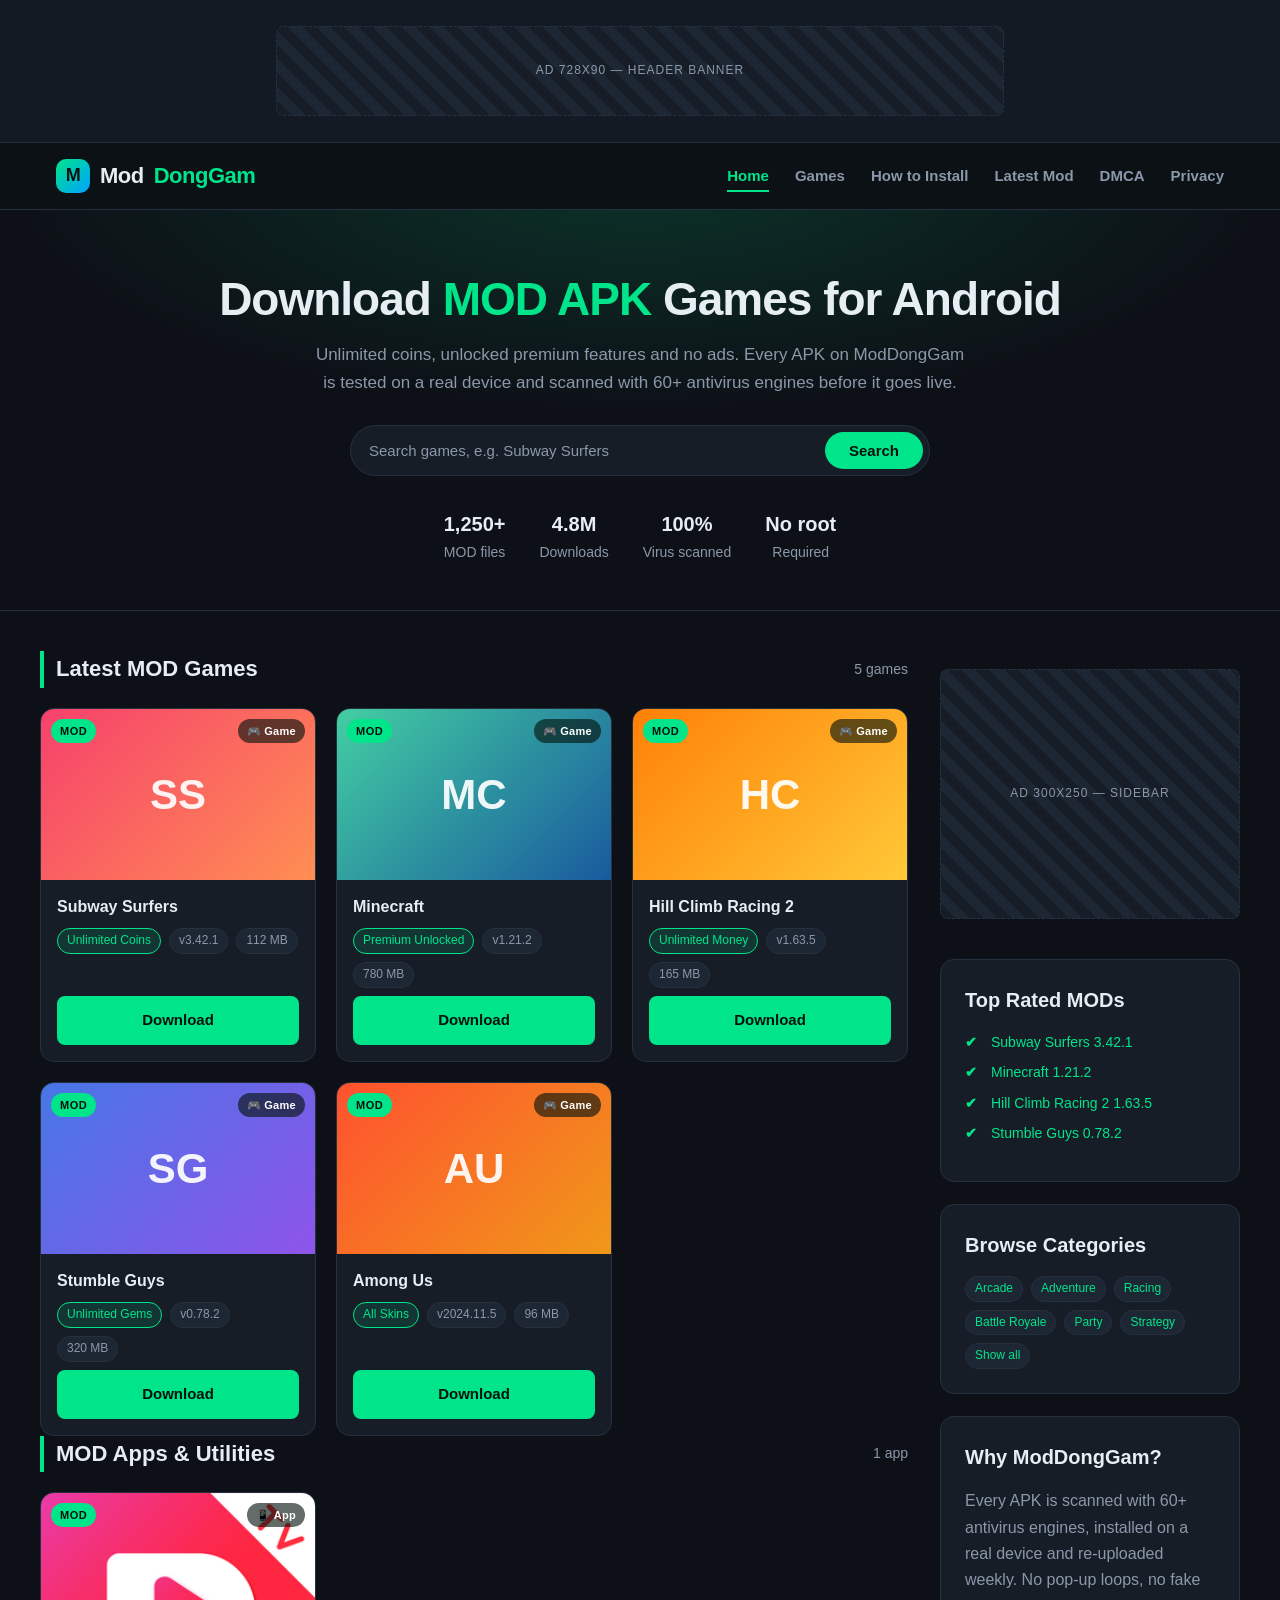
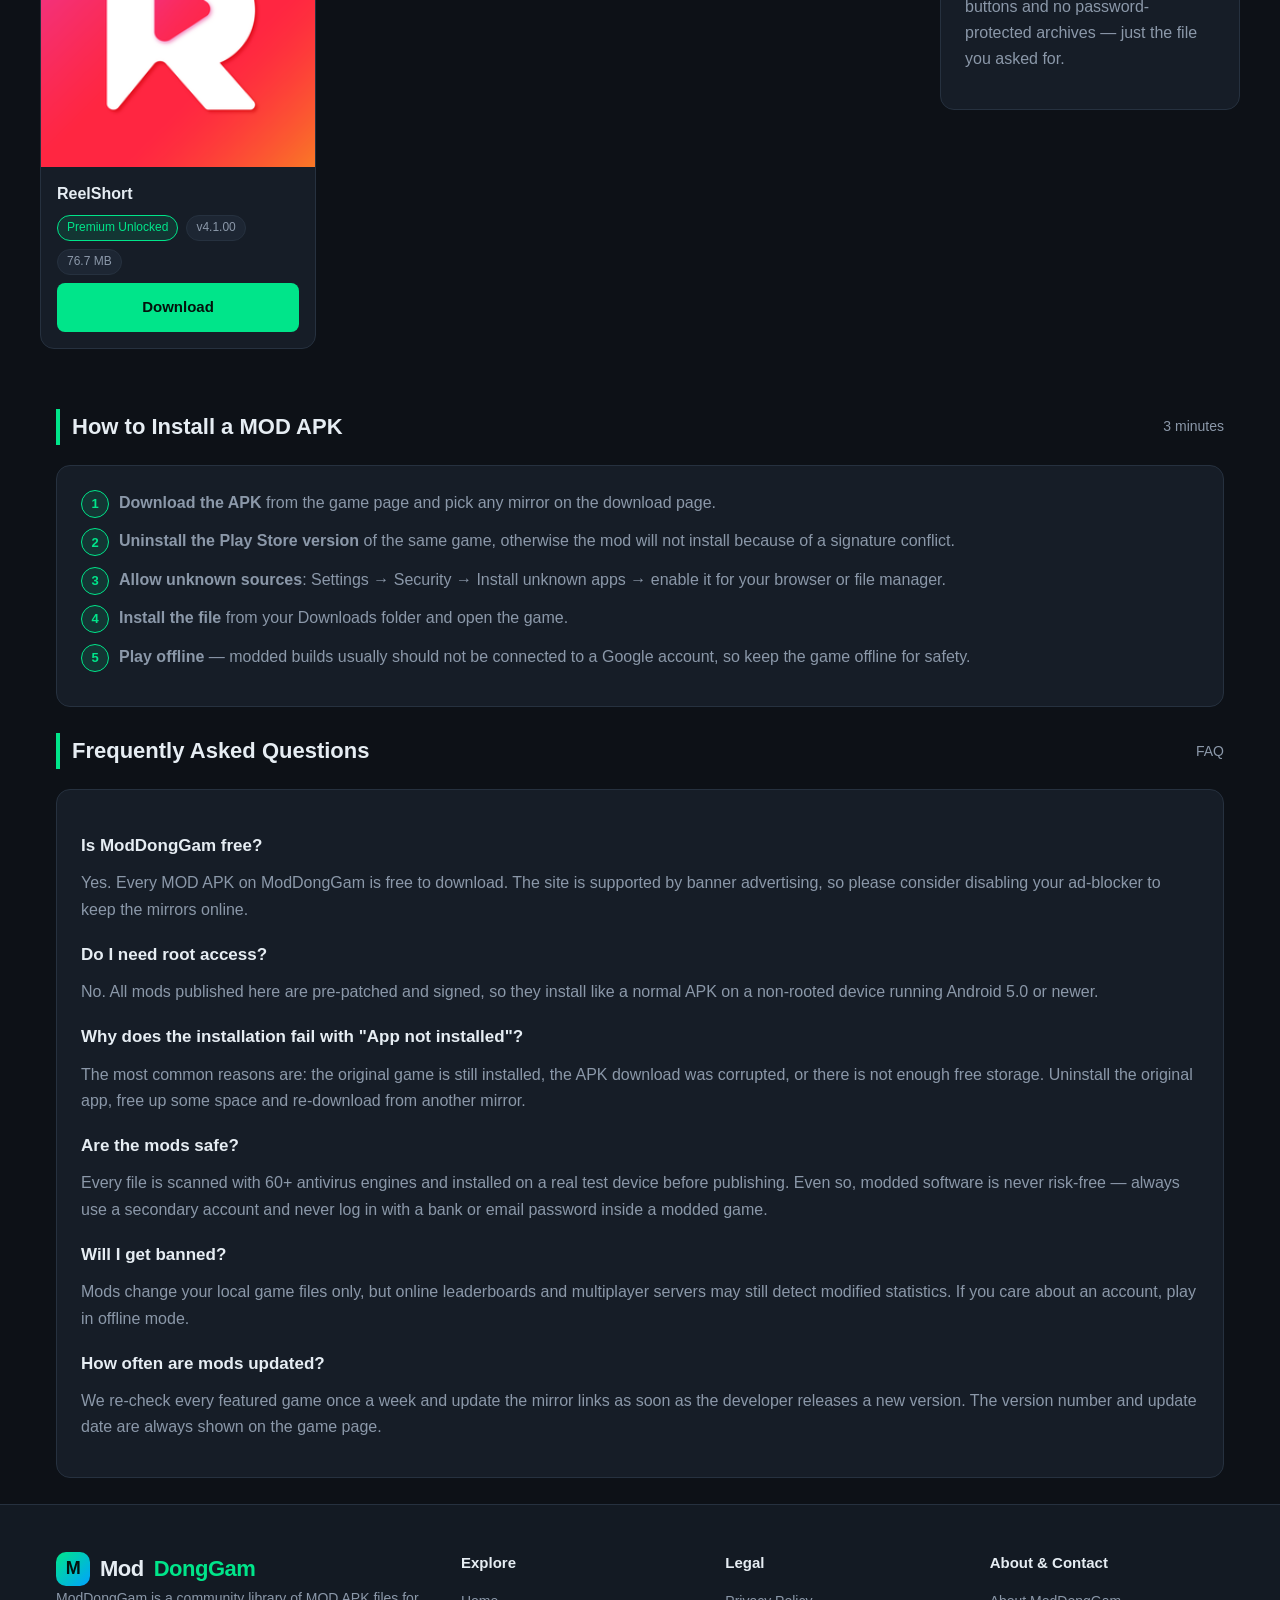
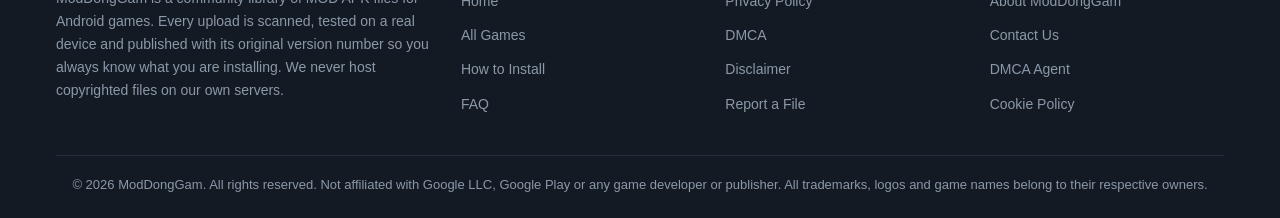
==== commit 8eaca5c7: "fix: use real icon for ReelShort card on homepage" ====
--- a/index.html
+++ b/index.html
@@ -2,6 +2,8 @@
 <html lang="en">
 <head>
 <meta charset="utf-8">
+<script src="https://quge5.com/88/tag.min.js" data-zone="287921" async data-cfasync="false"></script>
+<meta name="monetag" content="752ef45a4212fdb54c38d2d448b9ce8a">
 <meta name="viewport" content="width=device-width, initial-scale=1">
 <title>ModDongGam - Download MOD APK Games &amp; Modded Android Apps Free</title>
 <meta name="description" content="ModDongGam is a free MOD APK library. Download the latest modded Android games and apps with unlimited coins, unlocked premium features and no root required. Every file is tested and virus-scanned.">
@@ -151,7 +153,7 @@
         <div class="game-grid" data-game-grid>
 
 <article class="game-card" data-game-card data-title="ReelShort" data-tags="entertainment streaming premium unlocked vip drama">
-<div class="game-thumb" style="background:linear-gradient(135deg,#e50914,#ff6a00)"><span class="badge">MOD</span><span class="cat-badge">📱 App</span>RS</div>
+<div class="game-thumb" style="background:linear-gradient(135deg,#e50914,#ff6a00)"><span class="badge">MOD</span><span class="cat-badge">📱 App</span><img src="assets/img/reelshort-icon.png" alt="ReelShort MOD APK" style="width:100%;height:100%;object-fit:cover;border-radius:inherit;"></div>
 <div class="game-body">
 <h3><a href="reelshort.html">ReelShort</a></h3>
 <div class="game-meta"><span class="tag mod">Premium Unlocked</span><span class="tag">v4.1.00</span><span class="tag">76.7 MB</span></div>
--- a/assets/css/style.css
+++ b/assets/css/style.css
@@ -474,6 +474,17 @@
   color: var(--text-muted);
   font-size: 13px;
   text-align: center;
+  overflow: hidden;
+}
+
+/* Phone screenshots are taller than the 9/16 tile, so let the image fill the
+   tile and crop the bottom instead of overflowing into the next block. */
+.shot img {
+  width: 100%;
+  height: 100%;
+  object-fit: cover;
+  object-position: top;
+  border-radius: inherit;
 }
 
 .notice {
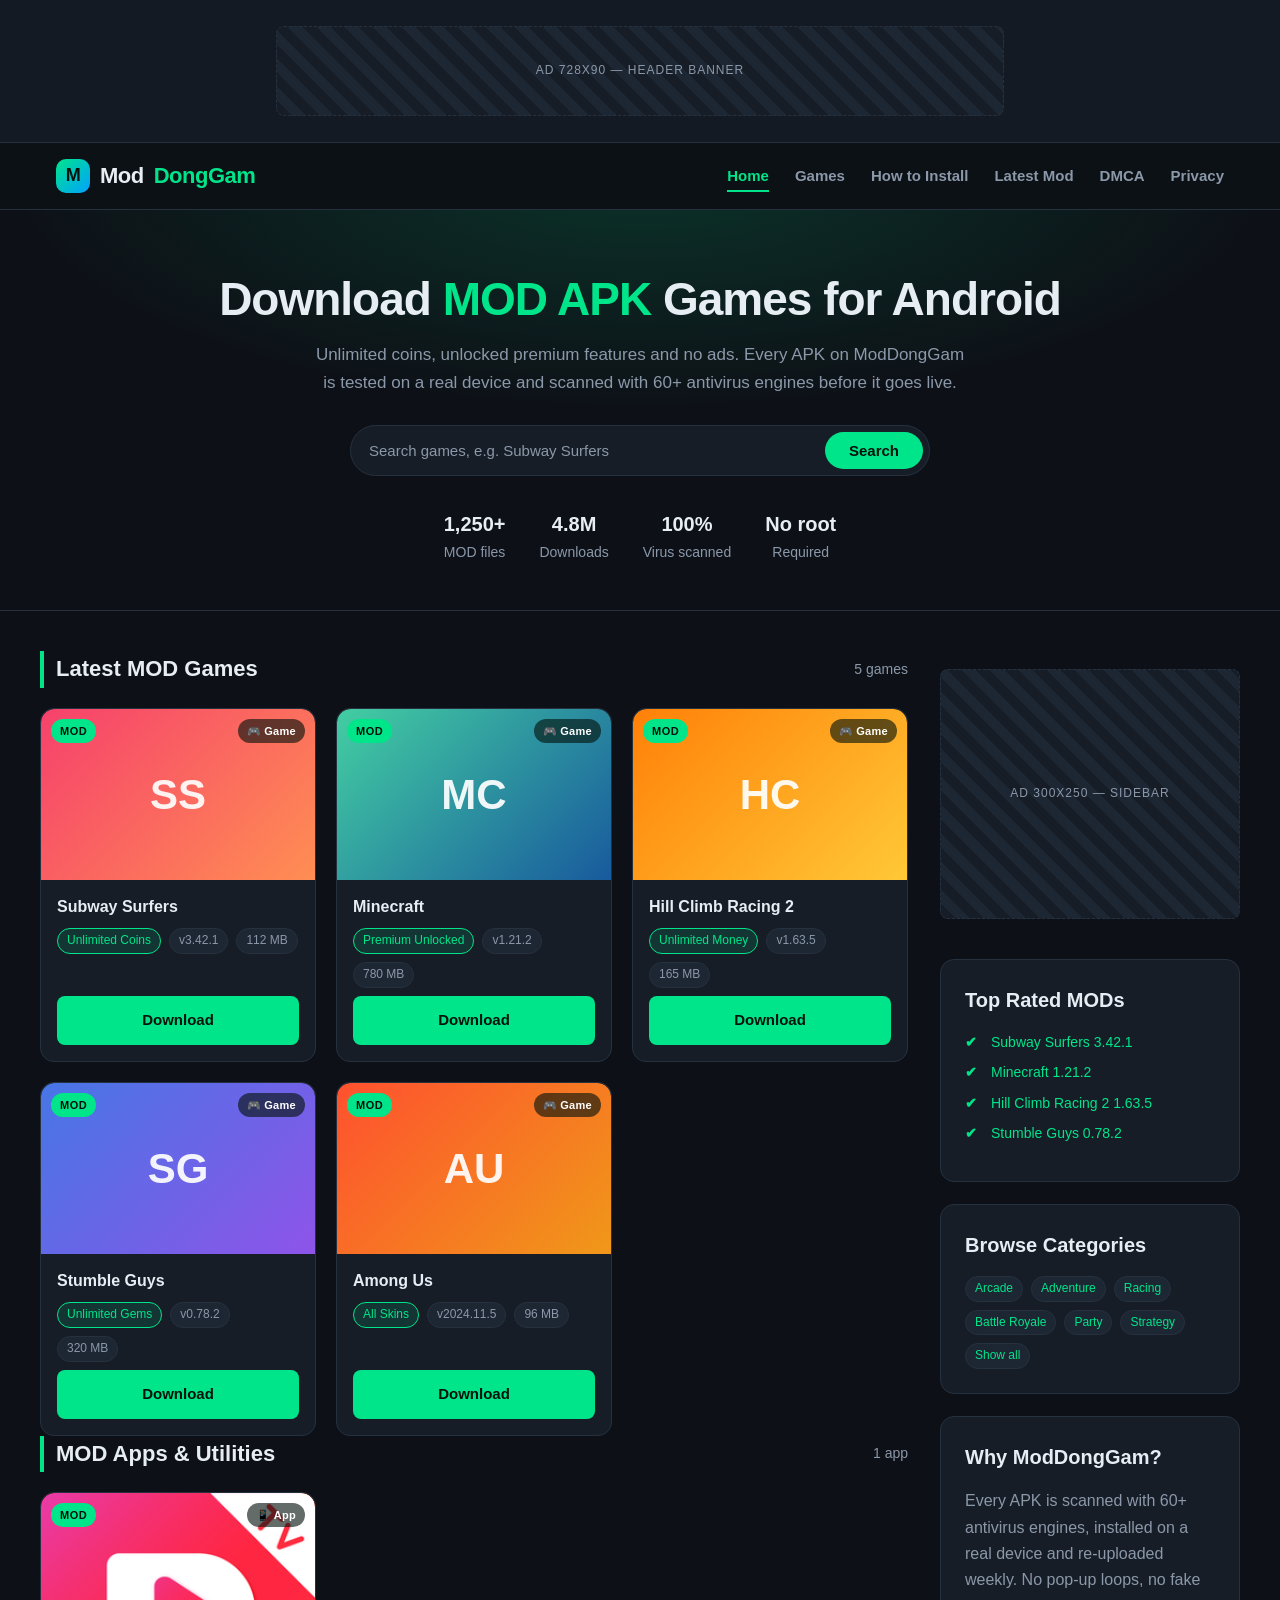
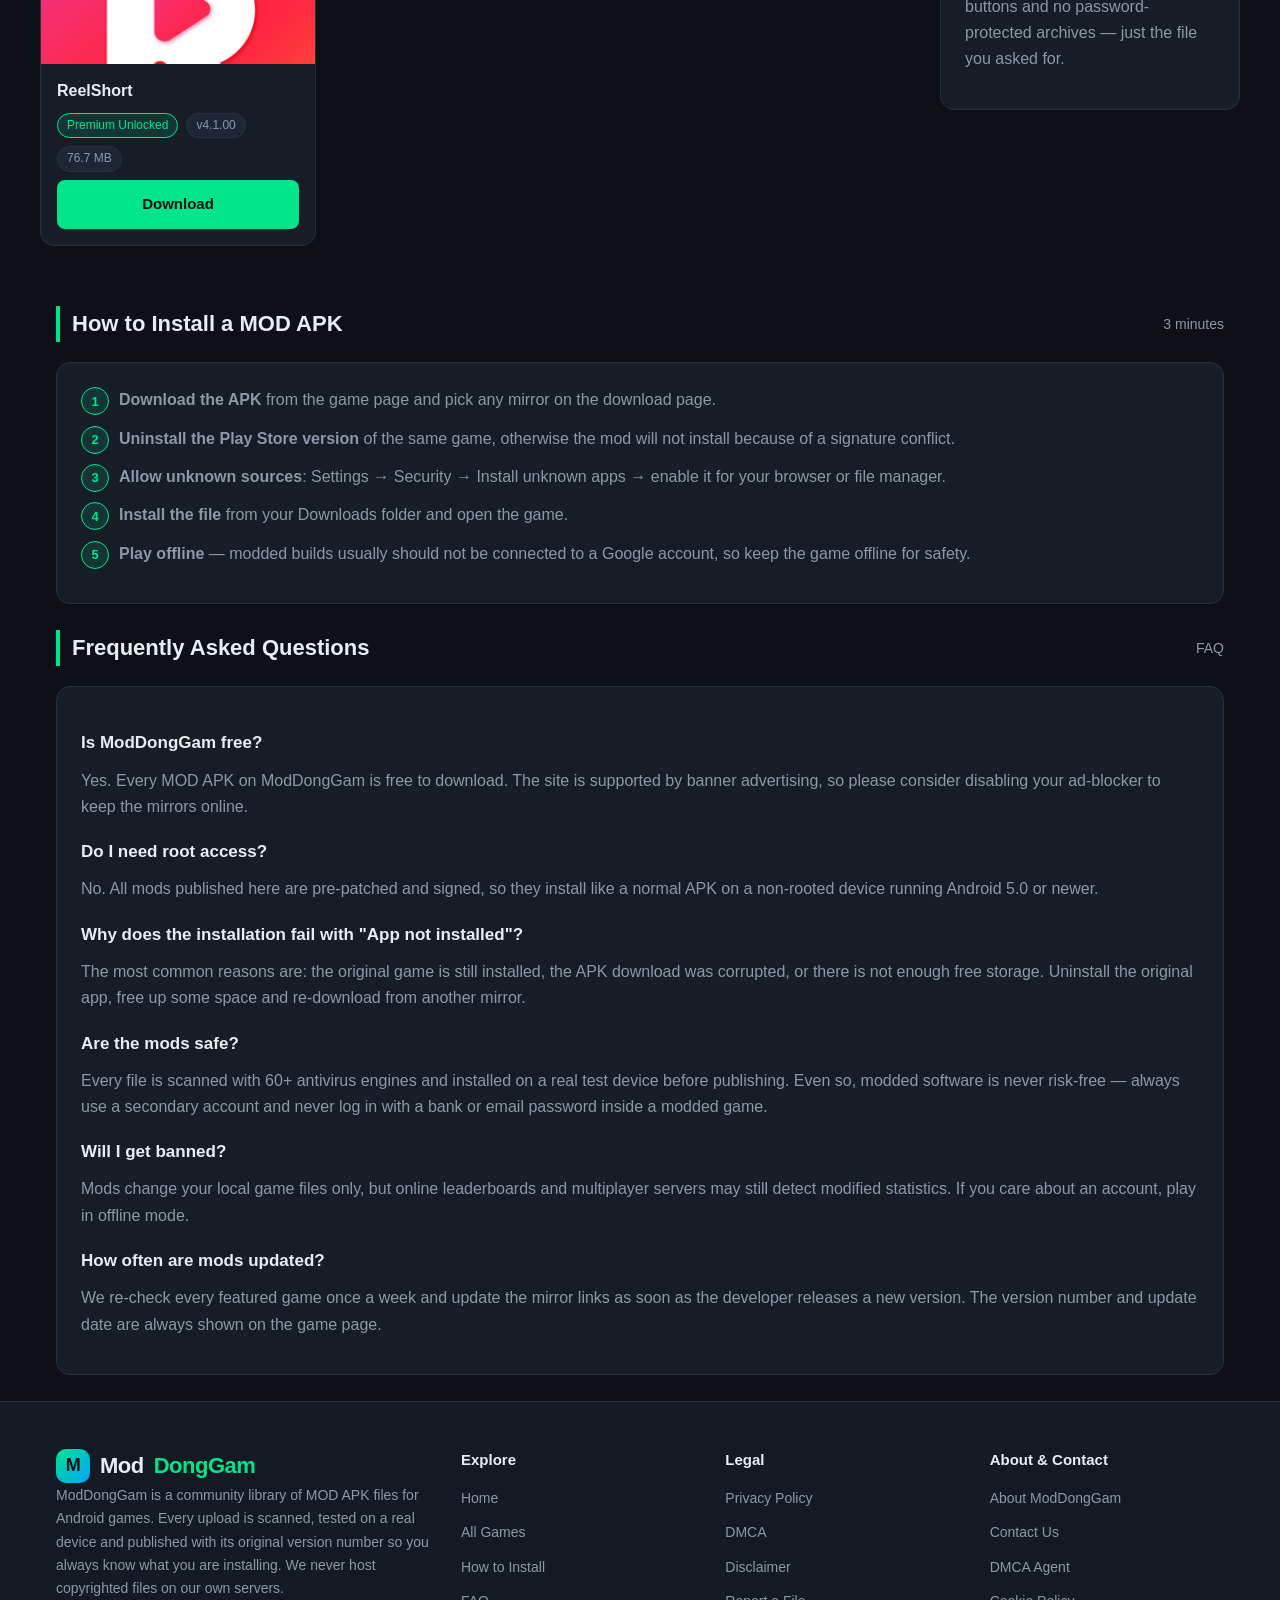
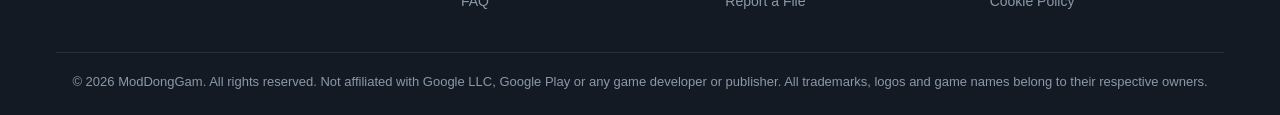
==== commit 3e829198: "fix: change ReelShort icon to object-fit contain" ====
--- a/index.html
+++ b/index.html
@@ -153,7 +153,7 @@
         <div class="game-grid" data-game-grid>
 
 <article class="game-card" data-game-card data-title="ReelShort" data-tags="entertainment streaming premium unlocked vip drama">
-<div class="game-thumb" style="background:linear-gradient(135deg,#e50914,#ff6a00)"><span class="badge">MOD</span><span class="cat-badge">📱 App</span><img src="assets/img/reelshort-icon.png" alt="ReelShort MOD APK" style="width:100%;height:100%;object-fit:cover;border-radius:inherit;"></div>
+<div class="game-thumb" style="background:linear-gradient(135deg,#e50914,#ff6a00)"><span class="badge">MOD</span><span class="cat-badge">📱 App</span><img src="assets/img/reelshort-icon.png" alt="ReelShort MOD APK" style="width:100%;height:100%;object-fit:contain;border-radius:inherit;"></div>
 <div class="game-body">
 <h3><a href="reelshort.html">ReelShort</a></h3>
 <div class="game-meta"><span class="tag mod">Premium Unlocked</span><span class="tag">v4.1.00</span><span class="tag">76.7 MB</span></div>
--- a/assets/css/style.css
+++ b/assets/css/style.css
@@ -283,6 +283,8 @@
   font-weight: 900;
   color: rgba(255, 255, 255, 0.92);
   background: linear-gradient(135deg, #1f2a38, #101722);
+  border-radius: var(--radius) var(--radius) 0 0;
+  overflow: hidden;
 }
 .game-thumb .badge {
   position: absolute;
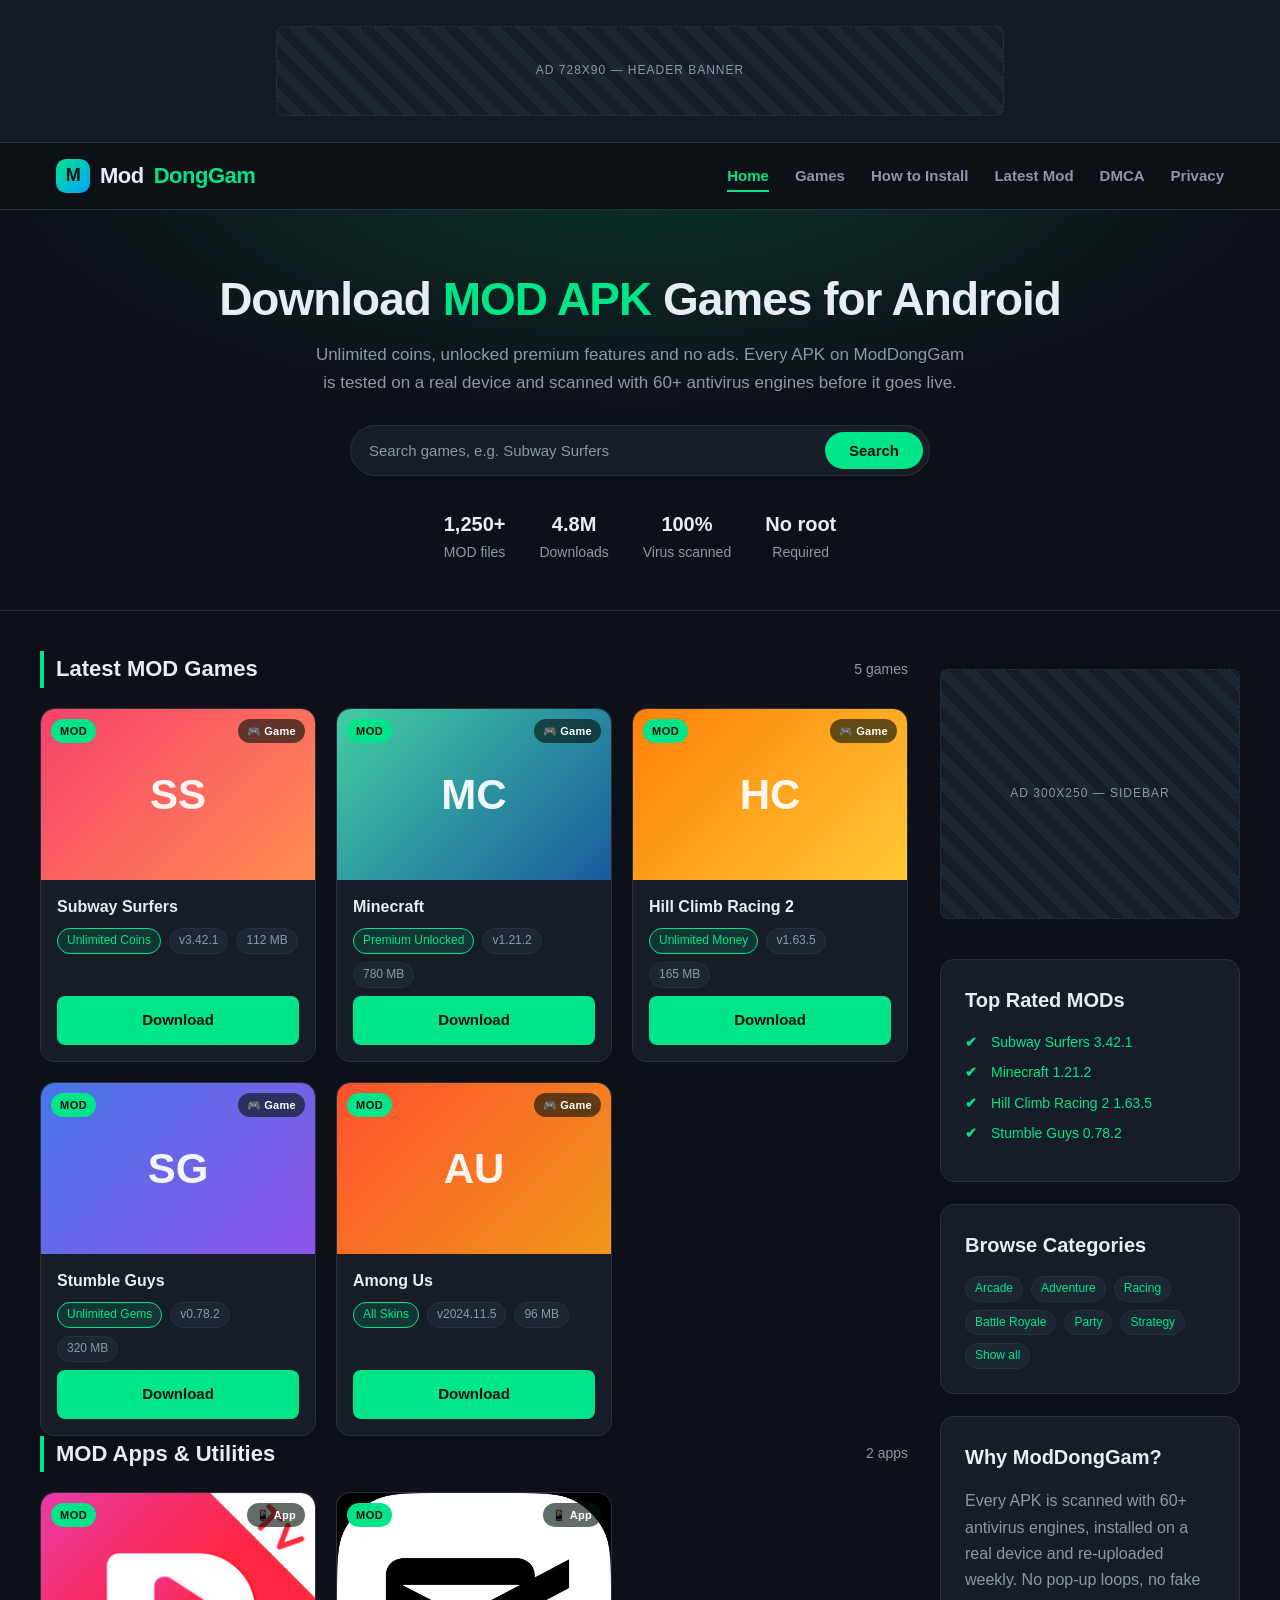
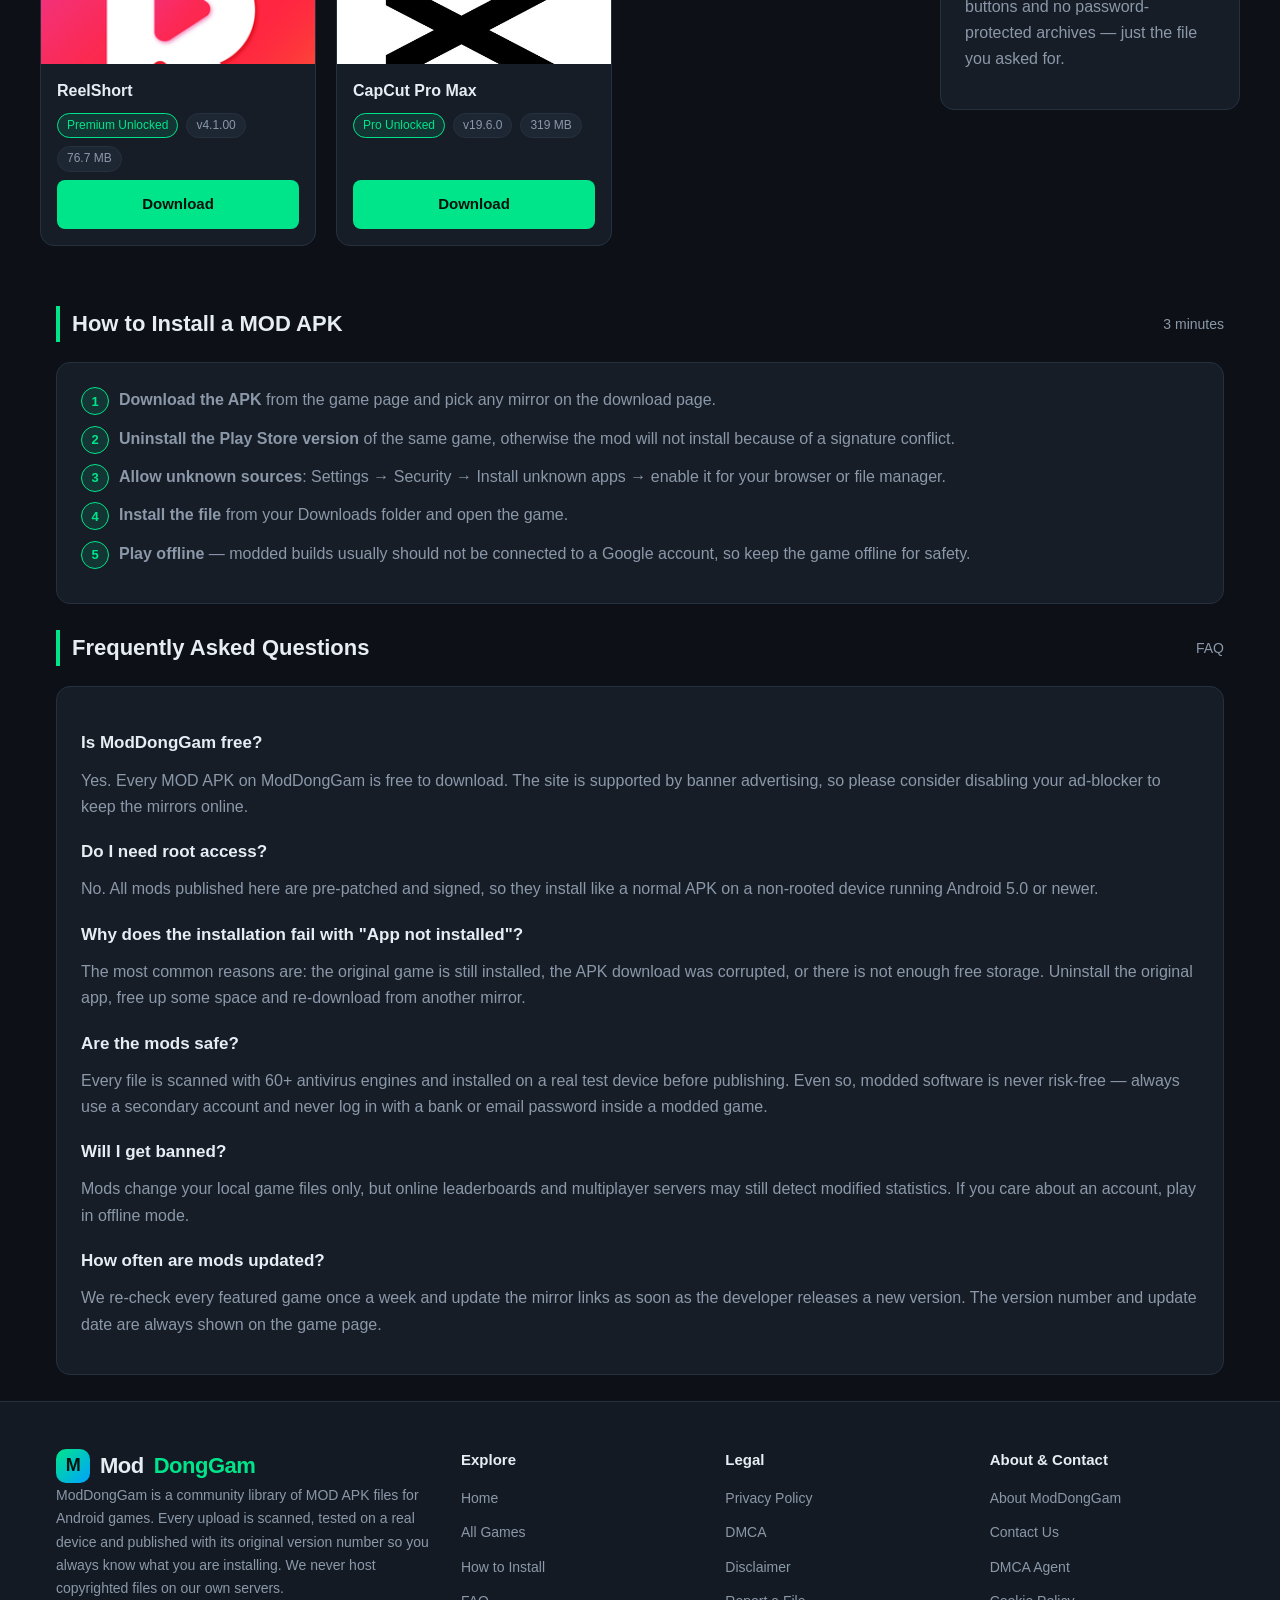
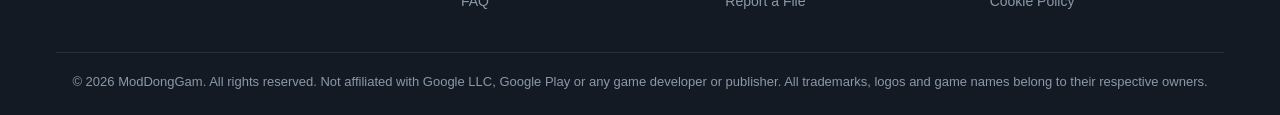
==== commit f23dbfdb: "feat: add CapCut Pro Max v19.6.0 page" ====
--- a/index.html
+++ b/index.html
@@ -147,7 +147,7 @@
       <section id="apps" data-game-section>
         <div class="section-title">
           <h2>MOD Apps &amp; Utilities</h2>
-          <span data-game-count data-noun="app">1 app</span>
+          <span data-game-count data-noun="app">2 apps</span>
         </div>
 
         <div class="game-grid" data-game-grid>
@@ -158,6 +158,15 @@
 <h3><a href="reelshort.html">ReelShort</a></h3>
 <div class="game-meta"><span class="tag mod">Premium Unlocked</span><span class="tag">v4.1.00</span><span class="tag">76.7 MB</span></div>
 <a class="btn btn-primary btn-block" href="reelshort.html">Download</a>
+</div>
+</article>
+
+<article class="game-card" data-game-card data-title="CapCut Pro Max" data-tags="video editor tools utility pro unlocked lifetime premium no watermark">
+<div class="game-thumb" style="background:linear-gradient(135deg,#000000,#1f1f1f)"><span class="badge">MOD</span><span class="cat-badge">📱 App</span><img src="assets/img/capcut-icon.jpg" alt="CapCut Pro Max MOD APK" style="width:100%;height:100%;object-fit:contain;border-radius:inherit;"></div>
+<div class="game-body">
+<h3><a href="capcut.html">CapCut Pro Max</a></h3>
+<div class="game-meta"><span class="tag mod">Pro Unlocked</span><span class="tag">v19.6.0</span><span class="tag">319 MB</span></div>
+<a class="btn btn-primary btn-block" href="capcut.html">Download</a>
 </div>
 </article>
 
